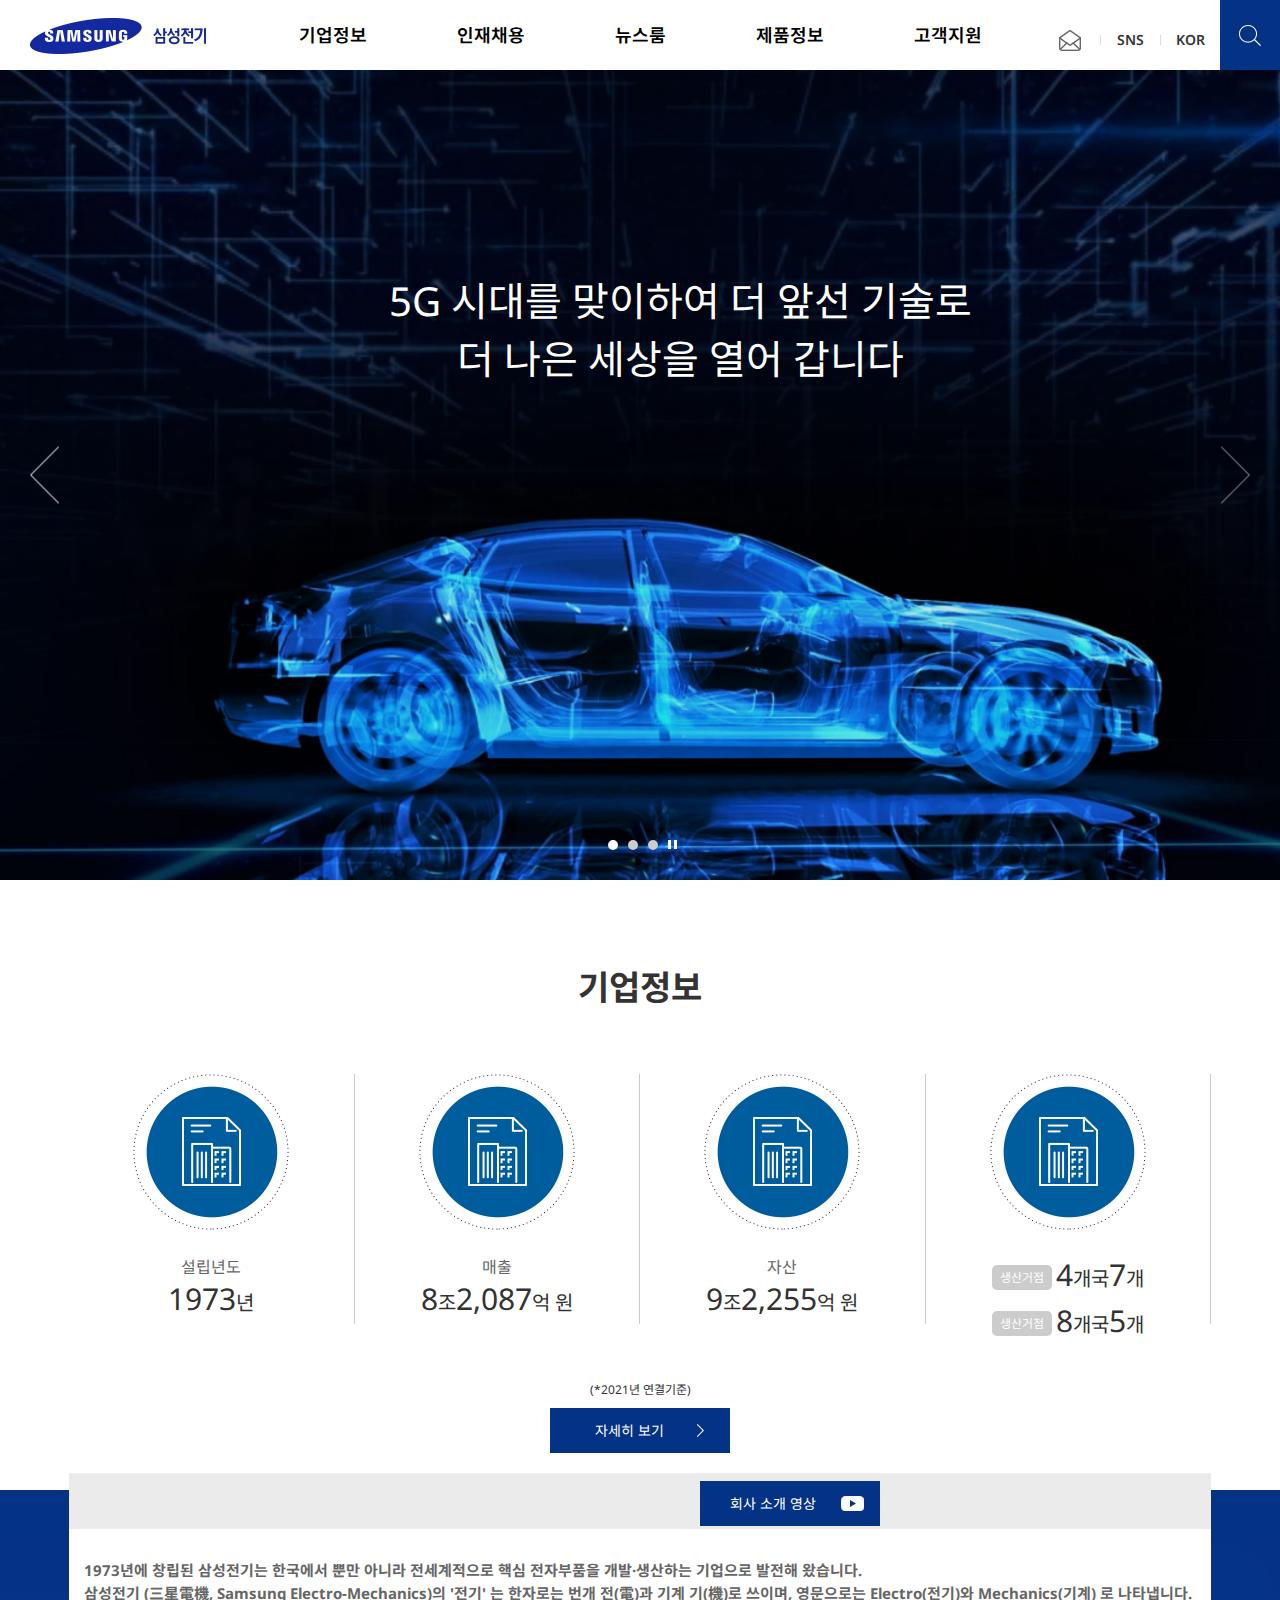
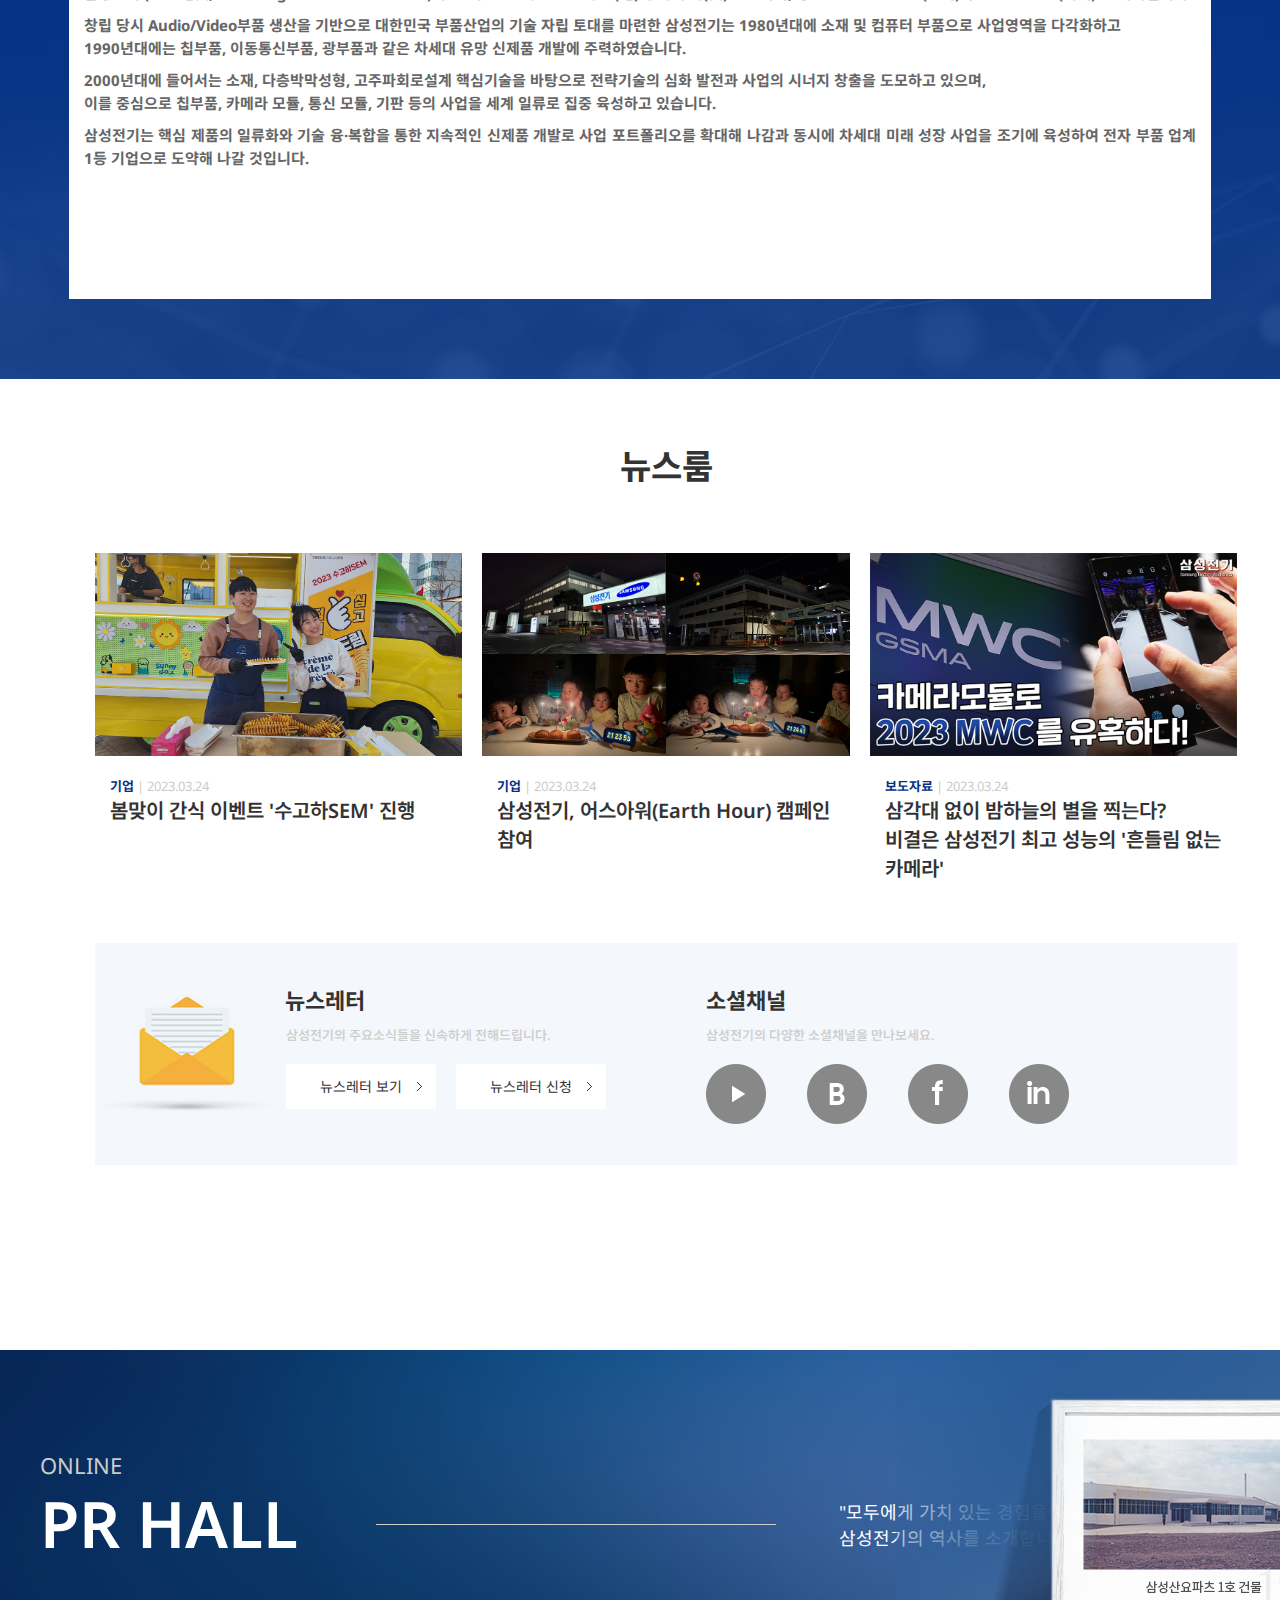
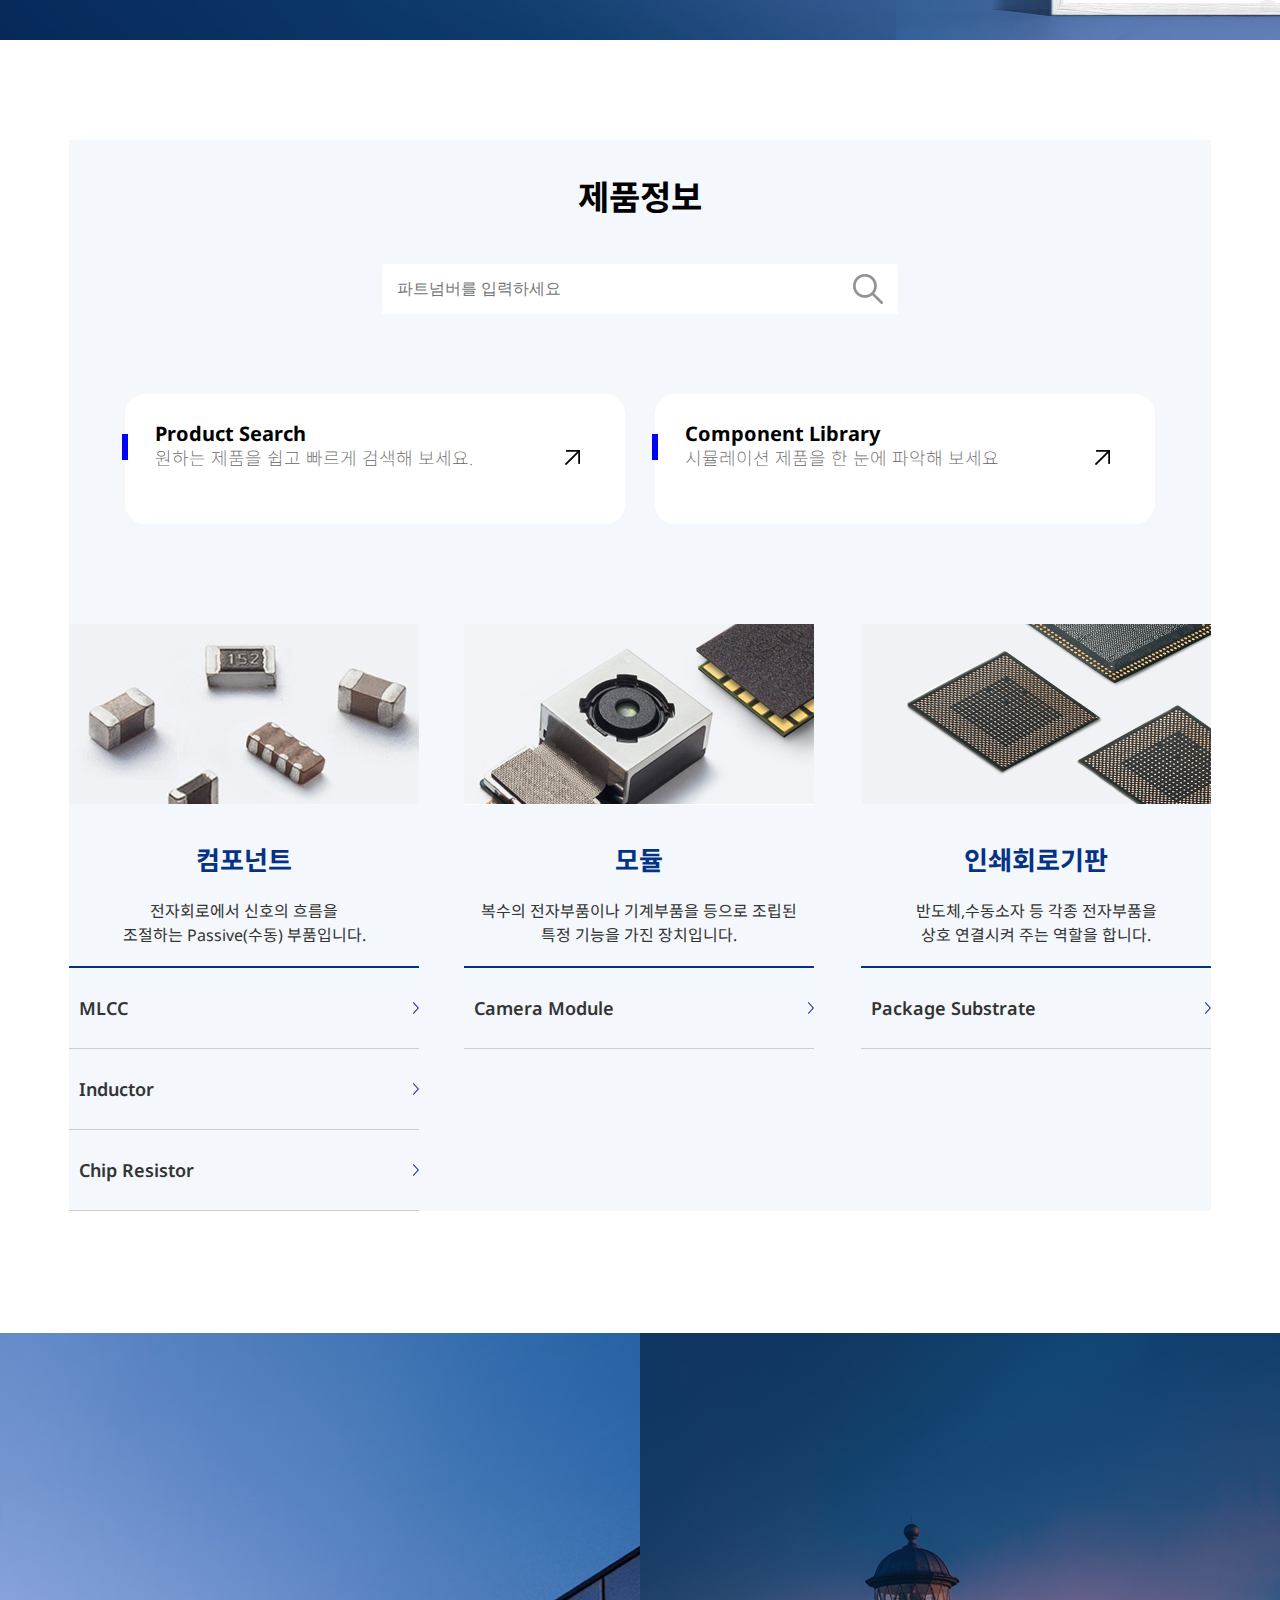
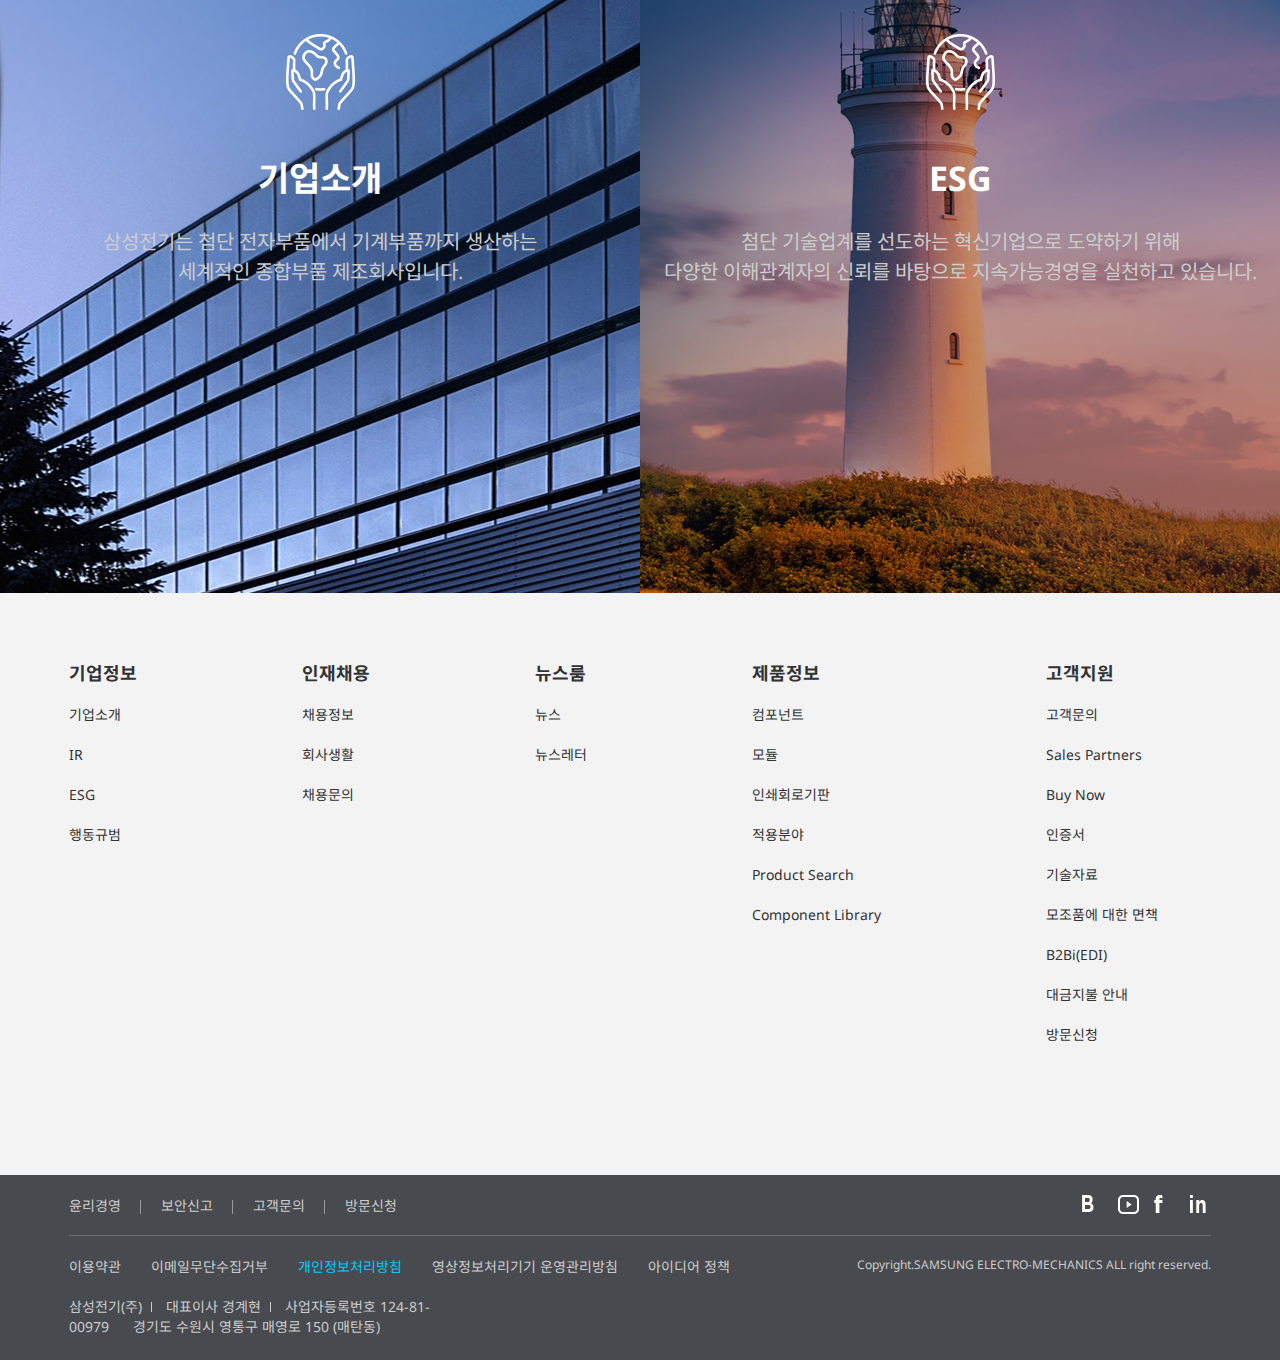
==== index.html @ 4759a663 "first commit" ====
<!DOCTYPE html>
<html lang="en">
<head>
  <meta charset="UTF-8">
  <meta http-equiv="X-UA-Compatible" content="IE=edge">
  <meta name="viewport" content="width=device-width, initial-scale=1.0">
  <title>삼성전기</title>
  <link rel="stylesheet" href="css/import.css" />
  <link rel="stylesheet" href="css/main.css">
  <script defer src="js/main.js"></script>
</head>
<body>
<!-- 본문바로가기 -->
<div id="skipNavi"><a href="#container">본문바로가기</a></div>
<!-- //본문바로가기 -->

<hr/>
<!-- wrap -->
<div id="wrap">
<!-- header -->
<div id="header">

</div>
<!-- //header -->
 <!-- 배너는 container에 포함시키지 않고 따로도 가능 -->
 <hr/>
<!-- main_visure -->
<div class="main_visual">
<h2 class="blind">메인 배너</h2>
 <ul class="slide_wrap">
  <li class="slide active">
    <video muted autoplay loop poster="images/main_video_thum1.jpg">
      <source src="video/main_video1.mp4" type="video/mp4">
    </video>
    <p>5G 시대를 맞이하여 더 앞선 기술로 <br/> 더 나은 세상을 열어 갑니다</p>
  </li>

  <li class="slide">
    <video muted autoplay loop poster="images/main_video_thum2.jpg">
      <source src="video/main_video2.mp4" type="video/mp4">
    </video>
    <p>최첨단 스마트폰과 다양한 디바이스를 위한 <br/> 최적의 솔루션으로 더 나은 내일을 만들고 있습니다</p>
  </li>

  <li class="slide">
    <video muted autoplay loop poster="images/main_video_thum3.jpg">
      <source src="video/main_video3.mp4" type="video/mp4">
    </video>
    <p>4차 산업혁명을 현실로 만드는 <br/>첨단 융복합 기술을 이끌어 가고 있습니다</p>
  </li>
 </ul>

 <div class="slide_arr">
  <a href="#" class="btn_prev">이전슬라이드</a>
  <a href="#" class="btn_next">다음슬라이드</a>
 </div>

 <div class="slide_roll">
  <ul>
    <li class="on"><a href="#">1번 슬라이드로 이동</a></li>
    <li><a href="#">2번 슬라이드로 이동</a></li>
    <li><a href="#">3번 슬라이드로 이동</a></li>
  </ul>
  <a href="#" class="btn_play">재생/멈춤</a>
 </div>
</div>
<!-- //main_visure -->
<hr/>

<!-- container -->
<div id="container">
<!-- content1 -->
<div class="content1">
<h2>기업정보</h2>
<ul>
  <li>
    <dl>
      <dt>설립년도</dt>
      <dd><span>1973</span>년</dd>
    </dl>
  </li>

  <li>
    <dl>
      <dt>매출</dt>
      <dd><span>8</span>조<span>2,087</span>억 원</dd>
    </dl>
  </li>

  <li>
    <dl>
      <dt>자산</dt>
      <dd><span>9</span>조<span>2,255</span>억 원</dd>
    </dl>
  </li>

  <li>
    <dl>
      <dt>생산거점</dt>
      <dd><span>4</span>개국<span>7</span>개</dd>
      <dt>생산거점</dt>
      <dd><span>8</span>개국<span>5</span>개</dd>
    </dl>
  </li>
</ul>

<p>(*2021년 연결기준)</p>
<div><a href="#">자세히 보기</a></div>
<div><a href="#">회사 소개 영상</a></div>
  <div class="con_txt">
  <p>1973년에 창립된 삼성전기는 한국에서 뿐만 아니라 전세계적으로 핵심 전자부품을 개발·생산하는 기업으로 발전해 왔습니다.</br>
    삼성전기 (三星電機, Samsung Electro-Mechanics)의 '전기' 는 한자로는 번개 전(電)과 기계 기(機)로 쓰이며, 영문으로는 Electro(전기)와 Mechanics(기계) 로 나타냅니다.</p>
  <p>창립 당시 Audio/Video부품 생산을 기반으로 대한민국 부품산업의 기술 자립 토대를 마련한 삼성전기는 1980년대에 소재 및 컴퓨터 부품으로 사업영역을 다각화하고 </br>1990년대에는 칩부품, 이동통신부품, 광부품과 같은 차세대 유망 신제품 개발에 주력하였습니다.</p>
  <p>2000년대에 들어서는 소재, 다층박막성형, 고주파회로설계 핵심기술을 바탕으로 전략기술의 심화 발전과 사업의 시너지 창출을 도모하고 있으며, </br>이를 중심으로 칩부품, 카메라 모듈, 통신 모듈, 기판 등의 사업을 세계 일류로 집중 육성하고 있습니다.</p>
  <p>삼성전기는 핵심 제품의 일류화와 기술 융·복합을 통한 지속적인 신제품 개발로 사업 포트폴리오를 확대해 나감과 동시에 차세대 미래 성장 사업을 조기에 육성하여 전자 부품 업계 1등 기업으로 도약해 나갈 것입니다.</p>
</div>
</div>
<!-- //content1 -->
<hr/>

<!-- content2 -->
<div class="content2">
<h2>뉴스룸</h2>
<ul>
  <li>
    <a href="#">
      <div class="img_area">
        <img src="images/news2.jfif" alt="봄맞이 간식">
      </div>
      <div class="text_area">
        <div class="top_text">
          <p>기업<span>| 2023.03.24</span></p>  
        </div>
          <p>봄맞이 간식 이벤트 '수고하SEM' 진행</p>
      </div>
    </a>
    </li>
    <li>
      <a href="#">
        <div class="img_area">
          <img src="images/news1.png" alt="삼성전기로고">
        </div>
        <div class="text_area">
          <div class="top_text">
            <p>기업<span>| 2023.03.24</span></p>  
          </div>
            <p>삼성전기, 어스아워(Earth Hour) 캠페인 참여</p>
        </div>
      </a>
      </li>
      <li>
        <a href="#">
          <div class="img_area">
            <img src="images/news3.png" alt="삼성전기로고">
          </div>
          <div class="text_area">
            <div class="top_text">
              <p>보도자료<span>| 2023.03.24</span></p>  
            </div>
              <p>삼각대 없이 밤하늘의 별을 찍는다?
                 비결은 삼성전기 최고 성능의 '흔들림 없는 카메라' 
              </p>
          </div>
        </a>
        </li>
</ul>
<div class="social_menu">
<div class="newsletter">
  <h3>뉴스레터</h3>
  <p>삼성전기의 주요소식들을 신속하게 전해드립니다.</p>
  <ul>
    <li><a href="#">뉴스레터 보기</a></li>
    <li><a href="#">뉴스레터 신청</a></li>
  </ul>
</div>
<div class="social">
  <h3>소셜채널</h3>
  <p>삼성전기의 다양한 소셜채널을 만나보세요.</p>
  <ul>
    <li><a href="#">유튜브</a></li>
    <li><a href="#">블로그</a></li>
    <li><a href="#">페이스북</a></li>
    <li><a href="#">링크드인</a></li>
  </ul>
</div>
</div>
</div>
<!-- //content2 -->
<hr/>
<!-- onlinepl -->
<div class="onlinepl">
  <a href="#" title="새 창으로 바로가기">
    <div class="txt">
      <span>ONLINE</span>
      <div class="txt_inner">
        <span>PR HALL</span>
        <p>"모두에게 가치 있는 경험을 제공하기 위해 노력해온"</br>
            삼성전기의 역사를 소개합니다.</p>
      </div>
    </div>
    <div class="bg">삼성산요파츠 1호 건물</div>  
  </a>
</div>
<!-- //onlinepl -->
<!-- content3 -->
<div class="content3">
<h2>제품정보</h2>
<div class="product">
<label for="search" class="blind">제품정보검색</label>
<input type="search" name="srch" placeholder="파트넘버를 입력하세요">
<button type="button">검색</button>
</div>
<div class="product_box">
<dl>
  <dt>Product Search</dt>
  <dd>원하는 제품을 쉽고 빠르게 검색해 보세요.</dd>
</dl>
<dl>
  <dt>Component Library</dt>
  <dd>시뮬레이션 제품을 한 눈에 파악해 보세요</dd>
</dl>
</div>
<div class="product_info">
<div>
  <h3>컴포넌트</h3>
  <p>전자회로에서 신호의 흐름을<br/>조절하는 Passive(수동) 부품입니다.</p>
  <ul>
    <li><a href="#">MLCC</a></li>
    <li><a href="#">Inductor</a></li>
    <li><a href="#">Chip Resistor</a></li>
  </ul>
</div>
<div>
  <h3>모듈</h3>
  <p>복수의 전자부품이나 기계부품을 등으로 조립된<br/>특정 기능을 가진 장치입니다.</p>
  <ul>
    <li><a href="#">Camera Module</a></li>
  </ul>
</div>

<div>
  <h3>인쇄회로기판</h3>
  <p>반도체,수동소자 등 각종 전자부품을<br/>상호 연결시켜 주는 역할을 합니다.</p>
  <ul>
    <li><a href="#">Package Substrate</a></li>
  </ul>
</div>
</div> 
</div>
<!-- //content3 -->
<hr/>
<div class="content4">
  <div class="company_info">
    <a class="company_wrap">
      <div class="company_bg"></div>
      <div class="company_inner">
        <dl>
          <dt>기업소개</dt>
          <dd>삼성전기는 첨단 전자부품에서 기계부품까지 생산하는</br>
              세계적인 종합부품 제조회사입니다.</dd>
        </dl>
      </div>
    </a>
    <a class="company_wrap">
      <div class="company_bg"></div>
      <div class="company_inner">
        <dl>
          <dt>ESG</dt>
          <dd>첨단 기술업계를 선도하는 혁신기업으로 도약하기 위해</br>
              다양한 이해관계자의 신뢰를 바탕으로 지속가능경영을 실천하고 있습니다.</dd>
        </dl>
      </div>    
    </a>
  </div>
</div>
</div>
<!-- //container -->
<hr/>

<!-- sitemap -->
<div class="sitemap">
<ul>
  <li><a href="#">기업정보</a>
  <ul>
    <li><a href="#">기업소개</a></li>
    <li><a href="#">IR</a></li>
    <li><a href="#">ESG</a></li>
    <li><a href="#">행동규범</a></li>
  </ul>
  </li>
  
  <li><a href="#">인재채용</a>
  <ul>
    <li><a href="#">채용정보</a></li>
    <li><a href="#">회사생활</a></li>
    <li><a href="#">채용문의</a></li>
  </ul>
</li>
  <li><a href="#">뉴스룸</a>
  <ul>
    <li><a href="#">뉴스</a></li>
    <li><a href="#">뉴스레터</a></li>
  </ul>
</li>
  <li><a href="#">제품정보</a>
  <ul>
    <li><a href="#">컴포넌트</a></li>
    <li><a href="#">모듈</a></li>
    <li><a href="#">인쇄회로기판</a></li>
    <li><a href="#">적용분야</a></li>
    <li><a href="#">Product Search</a></li>
    <li><a href="#">Component Library</a></li>
  </ul>
</li>
  <li><a href="#">고객지원</a>
  <ul>
    <li><a href="#">고객문의</a></li>
    <li><a href="#">Sales Partners</a></li>
    <li><a href="#">Buy Now</a></li>
    <li><a href="#">인증서</a></li>
    <li><a href="#">기술자료</a></li>
    <li><a href="#">모조품에 대한 면책</a></li>
    <li><a href="#">B2Bi(EDI)</a></li>
    <li><a href="#">대금지불 안내</a></li>
    <li><a href="#">방문신청</a></li>
  </ul>
</li>
</ul>
</div>
<!-- //sitemap -->
<hr/>

<!-- footer -->
<div id="footer">

</div>
<!-- //footer -->
</div>
<!-- //wrap -->
<script>
// AJAX의 최신 Fetch API 사용해서
// HTML 문서안에서 다른 html문서 불러오기
// 자바스크립트 비동기 방식으로 async await
async function fetchHtmlAsText(url) {
  const response = await fetch(url);
  return await response.text();
}

async function importPage(target) {
  document.querySelector('#' + target).innerHTML = await fetchHtmlAsText(target + '.html');
}
importPage('header');
importPage('footer');
</script>
</body>
</html>
---- css/import.css ----
/* import.css */
@import url(reset.css);
@import url(layout.css);
@import url(header.css);
@import url(footer.css);
---- css/main.css ----
@import url(reset.css);
/* main.css */

/* header */

/* main visual */
ul.slide_wrap{position: relative;width: 100%;min-width: 1360px;height: 810px;}
li.slide{opacity: 0;z-index: 1;position: absolute;left: 0;top: 0;width: 100%;height: 100%;}
li.slide.active{opacity: 1;z-index: 3;}
li.slide>video{width: 100%;height: 100%;object-fit: cover;}
li.slide>p{position: absolute;left: 50%;top: 200px;transform: translateX(-50%);
  font-size: 40px;color: #fff;text-align: center;}

.slide_arr>a{z-index: 10; position: absolute;top: 50%;transform: translateY(-50%);width: 30px;height: 57px;
background: url(../images/slide_arr_btn.png)no-repeat 0 0;text-indent: -9999px;overflow: hidden;}
a.btn_prev{left: 30px;}
a.btn_next{right: 30px;background-position: -30px 0;}

.slide_roll{z-index: 10;position: absolute;left: 50%;transform: translateX(-50%);bottom: 30px;}
.slide_roll>ul{float: left;}
.slide_roll>ul>li{float: left;padding: 0 5px;}
.slide_roll>ul>li>a{display: block;width: 10px;height: 10px;border-radius: 50%;background: #ccc;
  text-indent: -9999px;overflow: hidden;}
.slide_roll>ul>li.on>a{background: #fff;}
.slide_roll>a.btn_play{float: left;width: 9px;height: 9px; margin-left: 5px;
  background: url(../images/slide_btn1.png) no-repeat 0 0;text-indent: -9999px;overflow: hidden;}
.slide_roll>a.btn_play.on{background-position: -9px 0;}

/* container */
#container{background: url(../images/bg_newsroom.jpg) no-repeat 50% 610px;}

/* content1 */
.content1>h2{margin-bottom: 70px; font-size: 34px;font-weight: bold;text-align: center;line-height: 1;}
.content1>ul{position: relative; display: flex;flex-direction: row;text-align: center;justify-content: center;margin-bottom: 48px;}
.content1>ul>li{flex: 1; border-right: 1px solid #ccc;height: 250px;}

.content1>ul>li>dl{display: flex;flex-direction: column;}
.content1>ul>li>dl:first-of-type{display: inline-block;background: url(../images/overview_info_list_ico.png)no-repeat 0 0;width: 156px;height: 156px;
  padding-top: 180px;}
.content1>ul>li>dl>dt{ font-size: 16px;font-weight: 400;color: #666;}
.content1>ul>li>dl>dd{display: inline-block; font-size: 20px;}
.content1>ul>li>dl>dd>span{font-size: 30px;}
.content1>ul>li:last-child>dl>dt{vertical-align: middle;margin-bottom: 10px;}


.content1>ul>li:last-child>dl>dt{display: inline-block;font-size: 12px;background: #ccc;
  width: 60px;height: 25px;border-radius: 5px;line-height: 25px;color: #fff;text-align: center;}

/* 기업소개 */
.content1>p{text-align: center;line-height: 3;font-size: 12px;}

.content1>div:first-of-type>a{display: block;width: 180px;height: 45px;margin: 0 auto;
  background: #043285 url(../images/icon_btn_arrow_w.png)no-repeat 85% 50%;
  color: #fff;line-height: 45px;text-indent: 45px;}
.content1>div:nth-of-type(2){background-color: #ebebeb;padding: 8px 10px;margin-top: 20px; height: 40px;}
.content1>div:nth-of-type(2)>a{display: block; width: 180px;height: 45px;position: absolute; right: 400px;
  background: #043285 url(../images/youtube_btn_ico.png)no-repeat 90% 50%;
  color: #fff;line-height: 45px;text-indent: 30px;}

.content1>.con_txt{display: flex;flex-direction: column;justify-content: center; padding: 30px 15px;
  text-align: justify;line-height: 1.5;font-size: 15px;color: #666;font-weight: bold;margin-bottom: 10px;}
.content1>.con_txt>p{ margin-bottom: 10px;}

/* content2 */

.content2>h2{font-size: 34px;font-weight: bold;text-align: center;line-height: 1;margin-bottom: 70px;}
.content2>ul{display: flex;flex-direction: row;text-align: center;padding-bottom: 50px;}
.content2>ul>li{width: 370px;height: 340px;transition: all 0.3s ease-out;}
.content2>ul>li:nth-child(2){margin-left: 20px;margin-right: 20px;}
.content2>ul>li>a{display: block;display: flex;flex-direction: column;text-align: left;
  font-size: 18px;color: #333;font-weight: 600;}
.img_area{position: relative;width: 100%;height: 203px;}
.img_area>img{width: 100%;min-width: 100%;height: 100%;vertical-align: top;}
.text_area{padding: 20px 15px;box-sizing: border-box;}
.text_area>p{font-size: 20px;height: 58px; word-wrap: break-word;word-break: keep-all;}
.top_text>p{font-size: 13px;font-weight: bold; color: #043285;}
.top_text>p>span{color: #ccc;margin-left: 3px;font-weight: 400;}
.content2>ul>li>span{display: block;font-size: 16px;color: #333;}  
.content2>ul>li:hover{ border-bottom: 3px solid #043285;box-sizing: border-box;
  box-shadow: 1px 1px 20px rgba(90, 90, 110,.5)}

.content2>.social_menu{display: flex;flex-direction: row;justify-content: space-between;}
.content2>.social_menu>.newsletter{width: 540px;padding: 40px;
  background: #f4f7fb url(../images/bg_newsletter.jpg)no-repeat 0 50%;}

.content2>.social_menu>.newsletter>h3{font-size: 22px;font-weight: bold;text-align: left;padding-left: 150px;margin-bottom: 10px;}
.content2>.social_menu>.newsletter>p{ font-size: 13px;color: #ccc;font-weight: 500;text-align: center;margin-bottom: 20px;padding-left: 75px;}

.newsletter>ul{display: flex;flex-direction: row;justify-content: right;}
.newsletter>ul>li{margin-right: 20px;}
.newsletter>ul>li:last-child{margin: none;}
.newsletter>ul>li>a{display: block;width: 150px;height: 45px;text-align: center;line-height: 45px;
  background: #fff url(../images/btn_arrow_ico_g.png) no-repeat 90% 50%;}

.content2>.social_menu>.social{width: 540px;padding: 40px; background: #f4f7fb}
.social>h3{font-size: 22px;font-weight: bold;text-align: left;;margin-bottom: 10px;}
.social>p{font-size: 13px;color: #ccc;font-weight: 500;text-align: left;margin-bottom: 20px;}
.social>ul{width: 100%;}
.social>ul{display: flex;flex-direction: row;}
.social>ul>li{margin-right: 40px;}
.social>ul>li>a{display: block;width: 61px;height: 61px;
  background: url(../images/icon_social.png)no-repeat 0 0;text-indent: -9999px;overflow: hidden;}
.social>ul>li:first-child>a{background-position-x: 0;}
.social>ul>li:nth-child(2)>a{background-position-x: -62px;}
.social>ul>li:nth-child(3)>a{background-position-x: -124px;}
.social>ul>li:nth-child(4)>a{background-position-x: -186px;}
.social>ul>li>a:hover{background-position-y: -62px;}


/* onlinepl */
.onlinepl>a{position: relative; display: block;width: 100%;height: 100%;box-sizing: border-box; font-size: 14px;color: #ccc; padding-top: 100px;}
.txt{position: relative;width: 100%;max-width: 1200px; margin: 0 auto;}
.txt>span:first-child{font-size: 22px;}
.txt_inner{display: flex;flex-direction: row;justify-content: space-between;align-items: center;}
.txt_inner>span{font-size: 64px;font-weight: 600;color: #fff;}
.txt_inner>p{font-size: 18px;color: #fff;}
.txt_inner>p::after{content: "";display: block;width: 400px;height: 1px;border-bottom: 1px solid #ccc;
  position: absolute;top: 62%;left: 28%;}
  /* .onlinepl>a>.bg{display: block;background: url(../images/img_prhall.png)no-repeat 50% 0;width: 30%;height: 100%;
  position: absolute;right: 0;top: 0;
  text-indent: -9999px;overflow: hidden;}   */
  .onlinepl>a>.bg{display: block; background: url(../images/img_prhall.png)no-repeat 50% 0;width: 30%;height: 100%;
  position: absolute;right: 0;top: 0; overflow: hidden;text-indent: -9999px;}

/* content3 */
.content3>h2{margin-bottom: 50px;padding-top: 40px; font-size: 34px;color: #000; font-weight: bold;text-align: center;line-height: 1;}
.content3>.product{display: flex;flex-direction: row;justify-content: center;}

.product>input{width: 40%;height: 50px;box-sizing: border-box;padding: 15px;font-size: 16px; border: none;;background-color: #fff;}
.product>button{width: 60px;height: 50px;border: none;box-sizing: border-box;
  overflow: hidden;text-indent: -9999px;background: #fff url(../images/ico_search.png)no-repeat 50% 50%;}

.product_box{margin-top: 80px; display: flex;flex-direction: row;justify-content: center;}
.product_box>dl{position: relative; background-color: #fff;width: 500px;height: 130px;border-radius: 20px;
  padding: 30px 0 0 30px;text-align: left;box-sizing: border-box;}
.product_box>dl:after{content: "";border: 3px solid blue;height: 20px; position: absolute;left: -3px;top: 40px;}
.product_box>dl:last-of-type{margin-left: 30px;}

.product_box>dl>dt{font-size: 20px;color: #000;font-weight: bold;line-height: 1;}
.product_box>dl>dd{font-size: 18px;color: #666;font-weight: 200;
  background: url(../images/ico_outlink.png)no-repeat 90% 50%;}

.content3>.product_info{margin-top: 100px;} 
.content3>.product_info>div{width: 350px;padding-top: 216px;}

.content3>.product_info>div:first-of-type{margin-right: 45px; float: left;background: url(../images/bg_product_01.jpg)no-repeat 0 0;}
.content3>.product_info>div:nth-of-type(2){float: left;background: url(../images/bg_product_02.jpg)no-repeat 0 0;}
.content3>.product_info>div:last-of-type{float: right;background: url(../images/bg_product_03.jpg)no-repeat 0 0;}

.content3>.product_info>div>h3{font-size: 26px;color: #043285;font-weight: bold;text-align: center;}
.content3>.product_info>div>p{padding: 20px 0;font-size: 16px;text-align: center;}
.content3>.product_info>div>ul{border-top: 2px solid #043285;}
.content3>.product_info>div>ul>li{border-bottom: 1px solid#ccc;
  background: url(../images/icon_btn_arrow_b.png)no-repeat 100% 50%;line-height: 80px;}
.content3>.product_info>div>ul>li>a{display: block;color: #333;font-size: 18px;font-weight: 600;padding-left: 10px;} 


/* content4 */
.content4>.company_info{ display: flex;flex-direction: row;justify-content: center;align-items: center;width: 100%;height: 860px;overflow: hidden;}
.company_info>a{position: relative; width: 100%;height: 860px;}
.company_info>a:hover>.company_bg{transform: scale(1.1); filter: grayscale(0.4);}
.company_bg{display: block;background: url(../images/img_company01.jpg)no-repeat;
  width: 100%;height: 100%;object-fit: cover;
  position: absolute;left: 0;top: 0;; transition: all .5s linear;}
.company_wrap:nth-of-type(2)>.company_bg{display: block;background: url(../images/img_company02.jpg)no-repeat 0 0;
  width: 100%;height: 100%;position: absolute;left: 0;top: 0;}

.company_inner{width: 100%;position: absolute;top: 35%;text-align: center;}
.company_inner>dl{display: flex;flex-direction: column;}
.company_inner>dl>dt{font-size: 34px;font-weight: bold;color: #fff;padding-top: 110px;line-height: 2;}
.company_inner>dl>dd{font-size: 20px;color: #ccc;line-height: 1.5;margin-top: 15px;}  

.company_inner:first-of-type>dl>dt{background: url(../images/ico_company01.png)no-repeat 50% 0;}
.company_inner:last-of-type>dl>dt{background: url(../images/ico_company02.png)no-repeat 50% 0;}

/* sitemap */
.sitemap>ul{width: 1142px;margin: 0 auto;padding: 60px 0 120px;}
.sitemap>ul::after{content: "";display: block;clear: both;}
.sitemap>ul>li{float: left;margin-right: 165px;line-height: 40px;}
.sitemap>ul>li:last-child{margin-right: 0;}
.sitemap>ul>li>a{color: #333;font-size: 18px;font-weight: bold;}
.sitemap>ul>li>ul>li>a:hover{font-weight: bold;}

/* footer */
/* footer_inner */
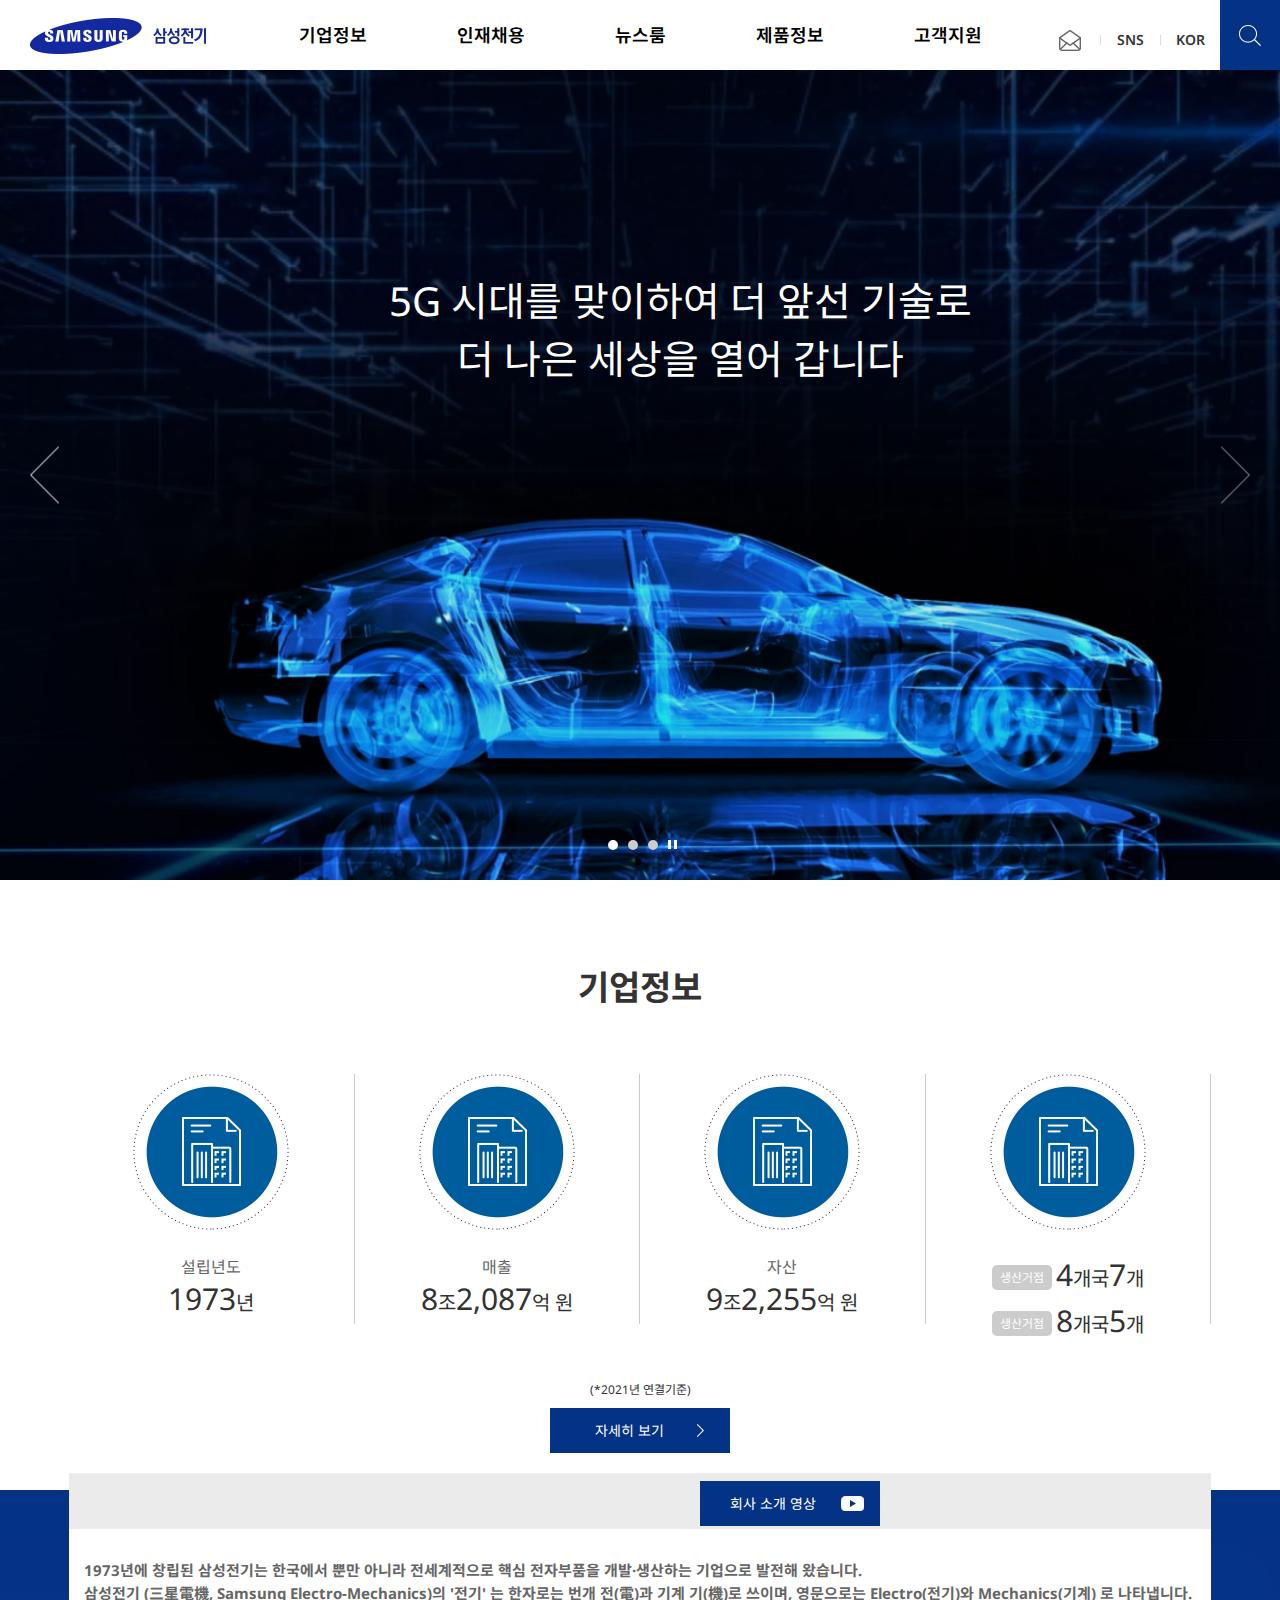
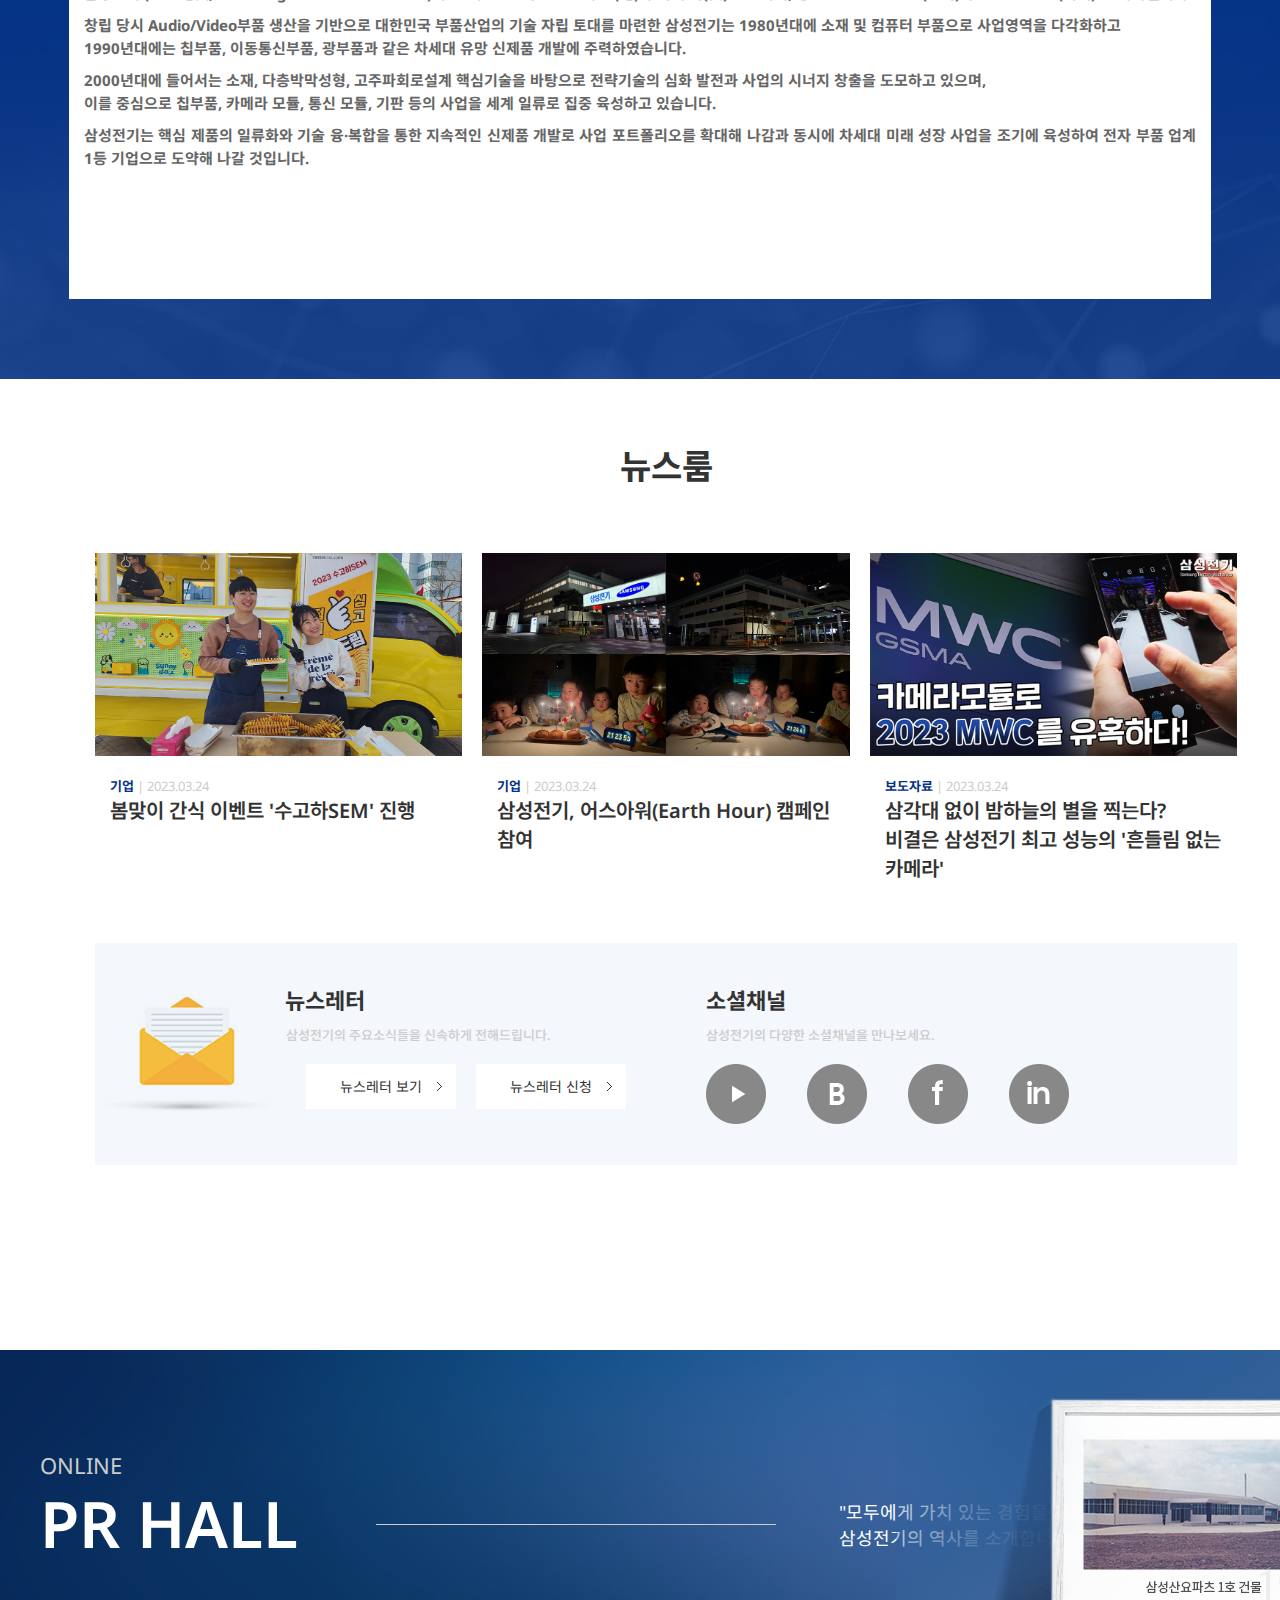
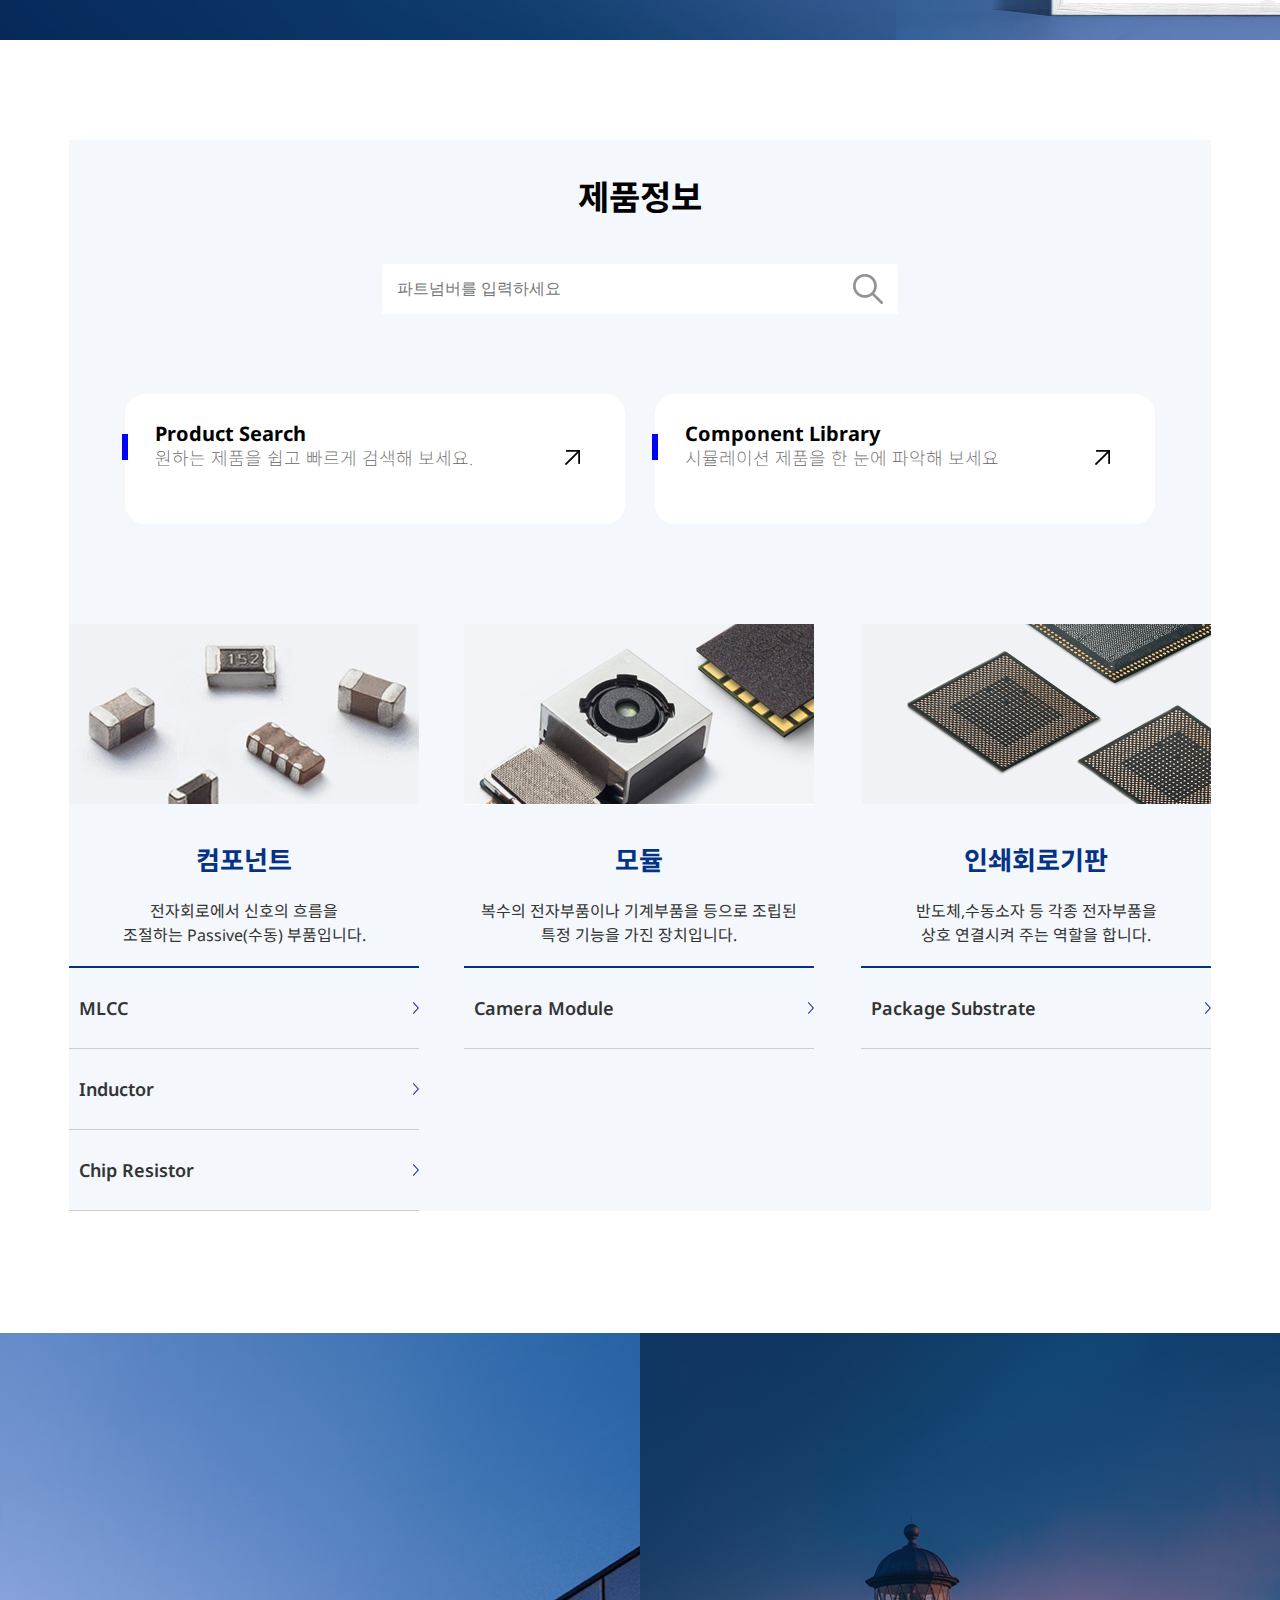
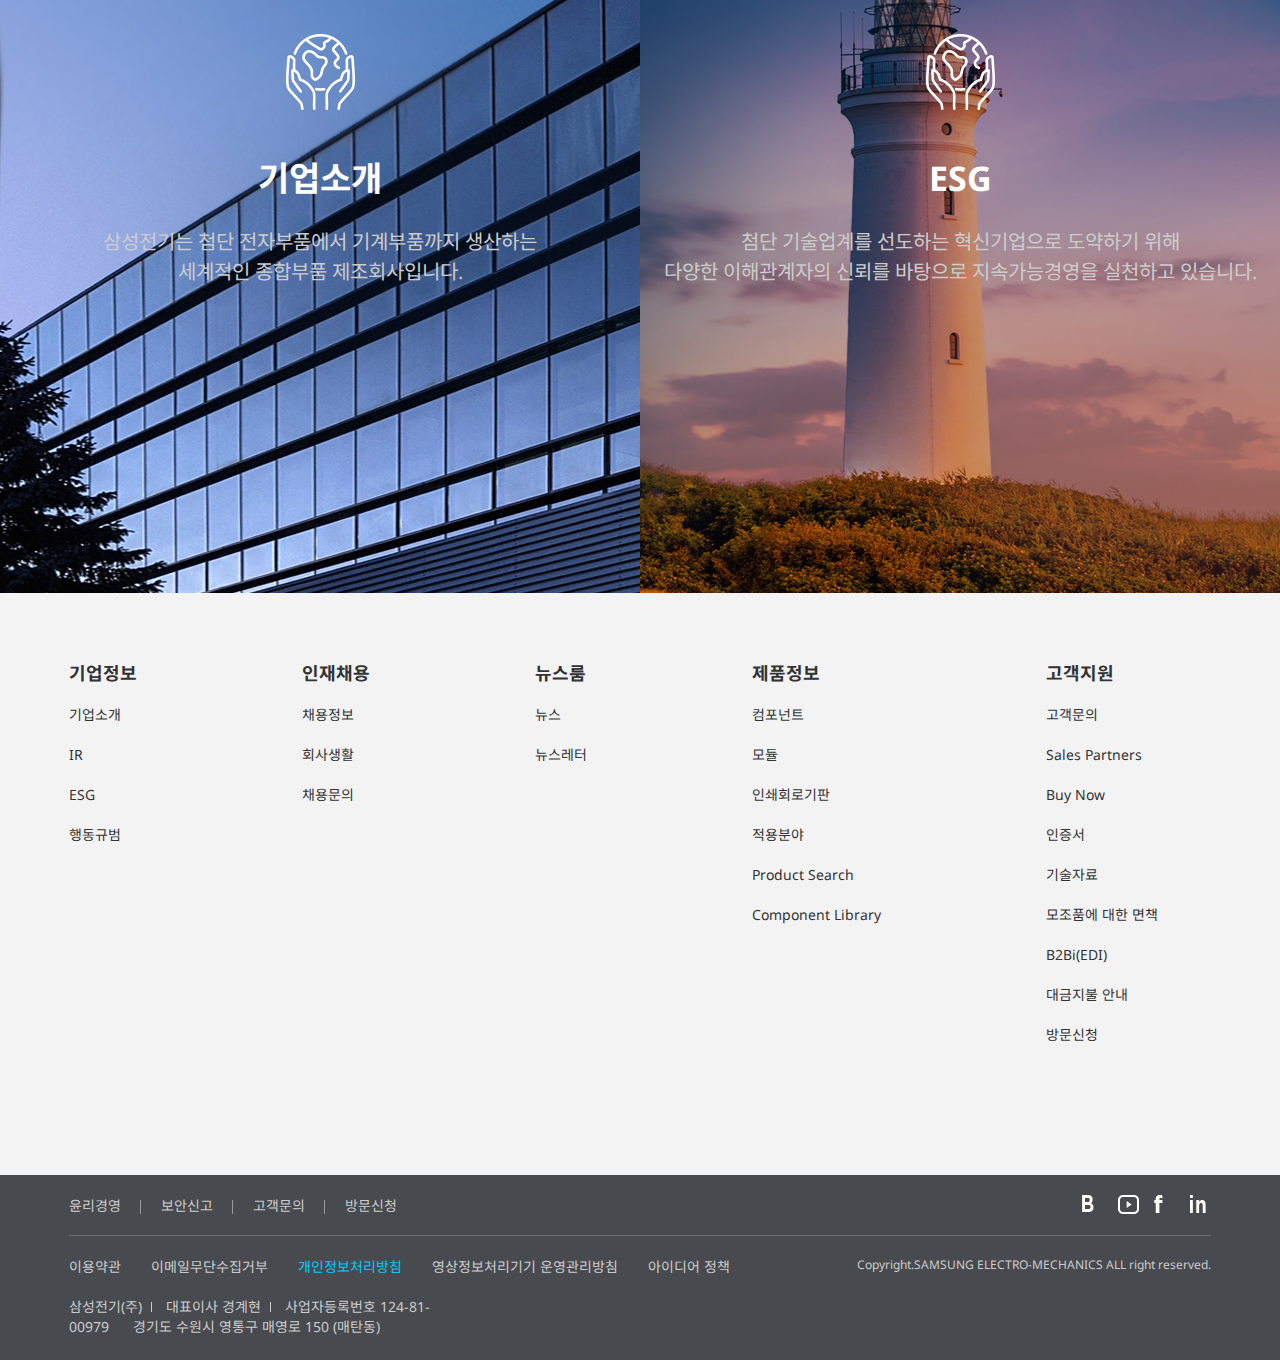
==== commit 7ee4720a: "first commit" ====
--- a/index.html
+++ b/index.html
@@ -5,7 +5,10 @@
   <meta http-equiv="X-UA-Compatible" content="IE=edge">
   <meta name="viewport" content="width=device-width, initial-scale=1.0">
   <title>삼성전기</title>
-  <link rel="stylesheet" href="css/import.css" />
+  <meta name="description" content="전자부품 제조회사 삼성전기">
+  <meta name="keywords" content="삼성전기, 삼성전기 정보, 삼성전기 뉴스, 삼성전기 제품">
+  <meta name="author" content="김승현">
+  <link rel="stylesheet" href="css/import.css">
   <link rel="stylesheet" href="css/main.css">
   <script defer src="js/main.js"></script>
 </head>
@@ -13,8 +16,6 @@
 <!-- 본문바로가기 -->
 <div id="skipNavi"><a href="#container">본문바로가기</a></div>
 <!-- //본문바로가기 -->
-
-<hr/>
 <!-- wrap -->
 <div id="wrap">
 <!-- header -->
@@ -22,8 +23,7 @@
 
 </div>
 <!-- //header -->
- <!-- 배너는 container에 포함시키지 않고 따로도 가능 -->
- <hr/>
+
 <!-- main_visure -->
 <div class="main_visual">
 <h2 class="blind">메인 배너</h2>
@@ -194,7 +194,7 @@
       <span>ONLINE</span>
       <div class="txt_inner">
         <span>PR HALL</span>
-        <p>"모두에게 가치 있는 경험을 제공하기 위해 노력해온"</br>
+        <p>"모두에게 가치 있는 경험을 제공하기 위해 노력해온"<br/>
             삼성전기의 역사를 소개합니다.</p>
       </div>
     </div>
@@ -206,7 +206,7 @@
 <div class="content3">
 <h2>제품정보</h2>
 <div class="product">
-<label for="search" class="blind">제품정보검색</label>
+<label id="search" class="blind">제품정보검색</label>
 <input type="search" name="srch" placeholder="파트넘버를 입력하세요">
 <button type="button">검색</button>
 </div>
@@ -256,7 +256,7 @@
       <div class="company_inner">
         <dl>
           <dt>기업소개</dt>
-          <dd>삼성전기는 첨단 전자부품에서 기계부품까지 생산하는</br>
+          <dd>삼성전기는 첨단 전자부품에서 기계부품까지 생산하는<br/>
               세계적인 종합부품 제조회사입니다.</dd>
         </dl>
       </div>
@@ -266,7 +266,7 @@
       <div class="company_inner">
         <dl>
           <dt>ESG</dt>
-          <dd>첨단 기술업계를 선도하는 혁신기업으로 도약하기 위해</br>
+          <dd>첨단 기술업계를 선도하는 혁신기업으로 도약하기 위해<br/>
               다양한 이해관계자의 신뢰를 바탕으로 지속가능경영을 실천하고 있습니다.</dd>
         </dl>
       </div>    
--- a/css/main.css
+++ b/css/main.css
@@ -84,11 +84,11 @@
   background: #f4f7fb url(../images/bg_newsletter.jpg)no-repeat 0 50%;}
 
 .content2>.social_menu>.newsletter>h3{font-size: 22px;font-weight: bold;text-align: left;padding-left: 150px;margin-bottom: 10px;}
-.content2>.social_menu>.newsletter>p{ font-size: 13px;color: #ccc;font-weight: 500;text-align: center;margin-bottom: 20px;padding-left: 75px;}
+.content2>.social_menu>.newsletter>p{font-size: 13px;color: #ccc;font-weight: 500;text-align: center;margin-bottom: 20px;padding-left: 75px;}
 
 .newsletter>ul{display: flex;flex-direction: row;justify-content: right;}
 .newsletter>ul>li{margin-right: 20px;}
-.newsletter>ul>li:last-child{margin: none;}
+.newsletter>ul>li:last-child{margin: 0;}
 .newsletter>ul>li>a{display: block;width: 150px;height: 45px;text-align: center;line-height: 45px;
   background: #fff url(../images/btn_arrow_ico_g.png) no-repeat 90% 50%;}
 
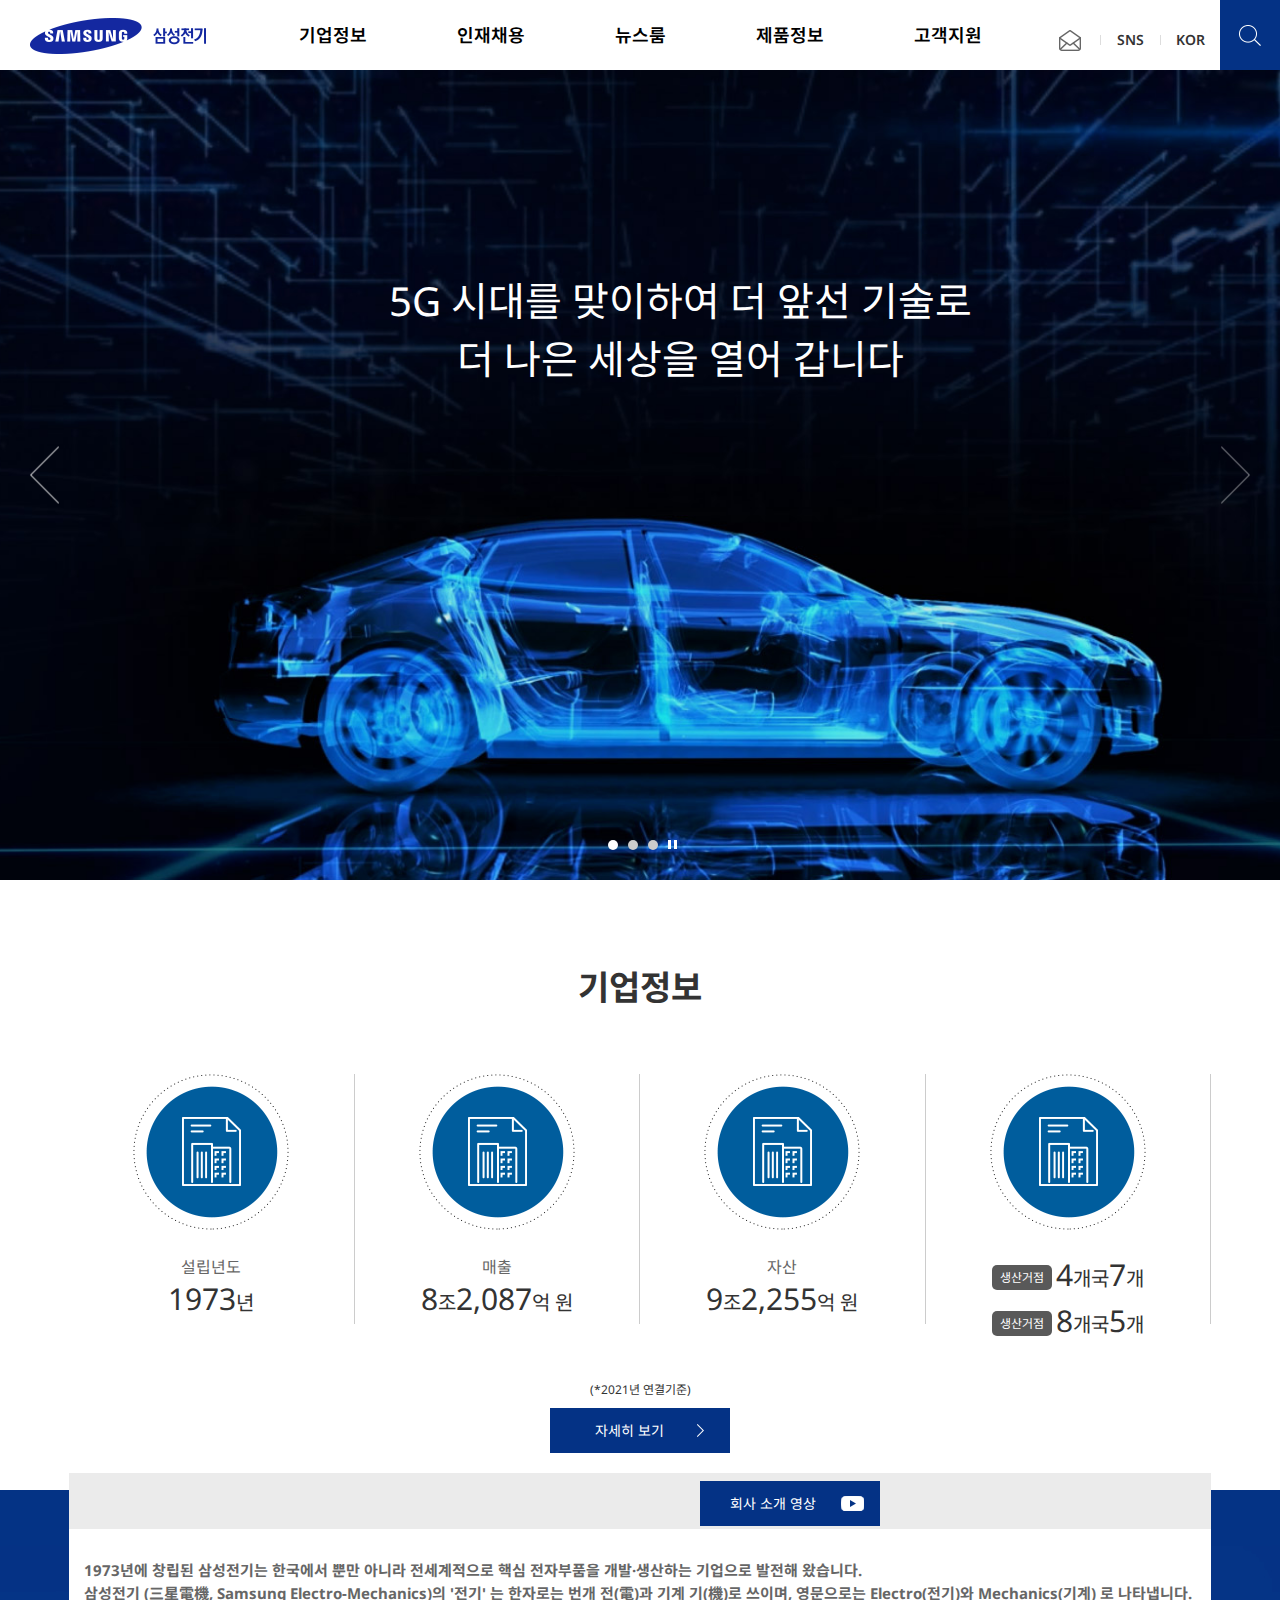
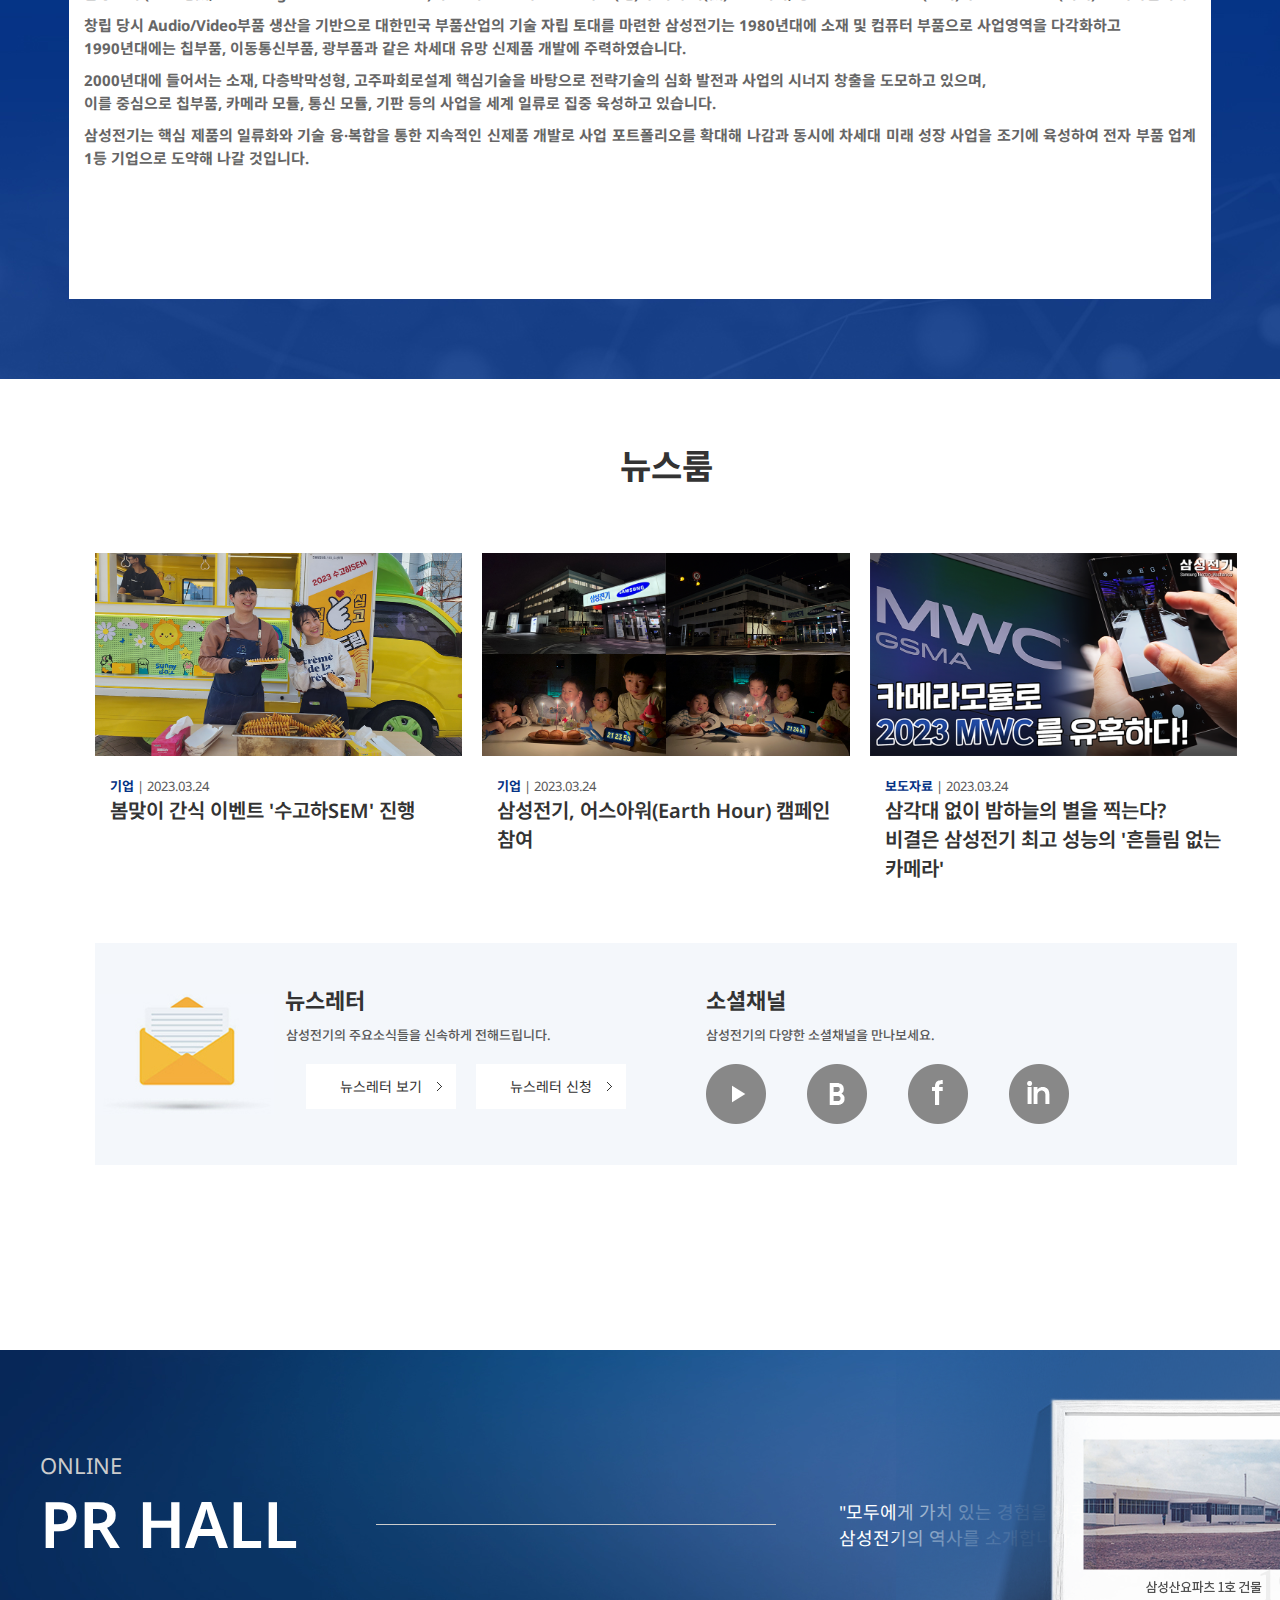
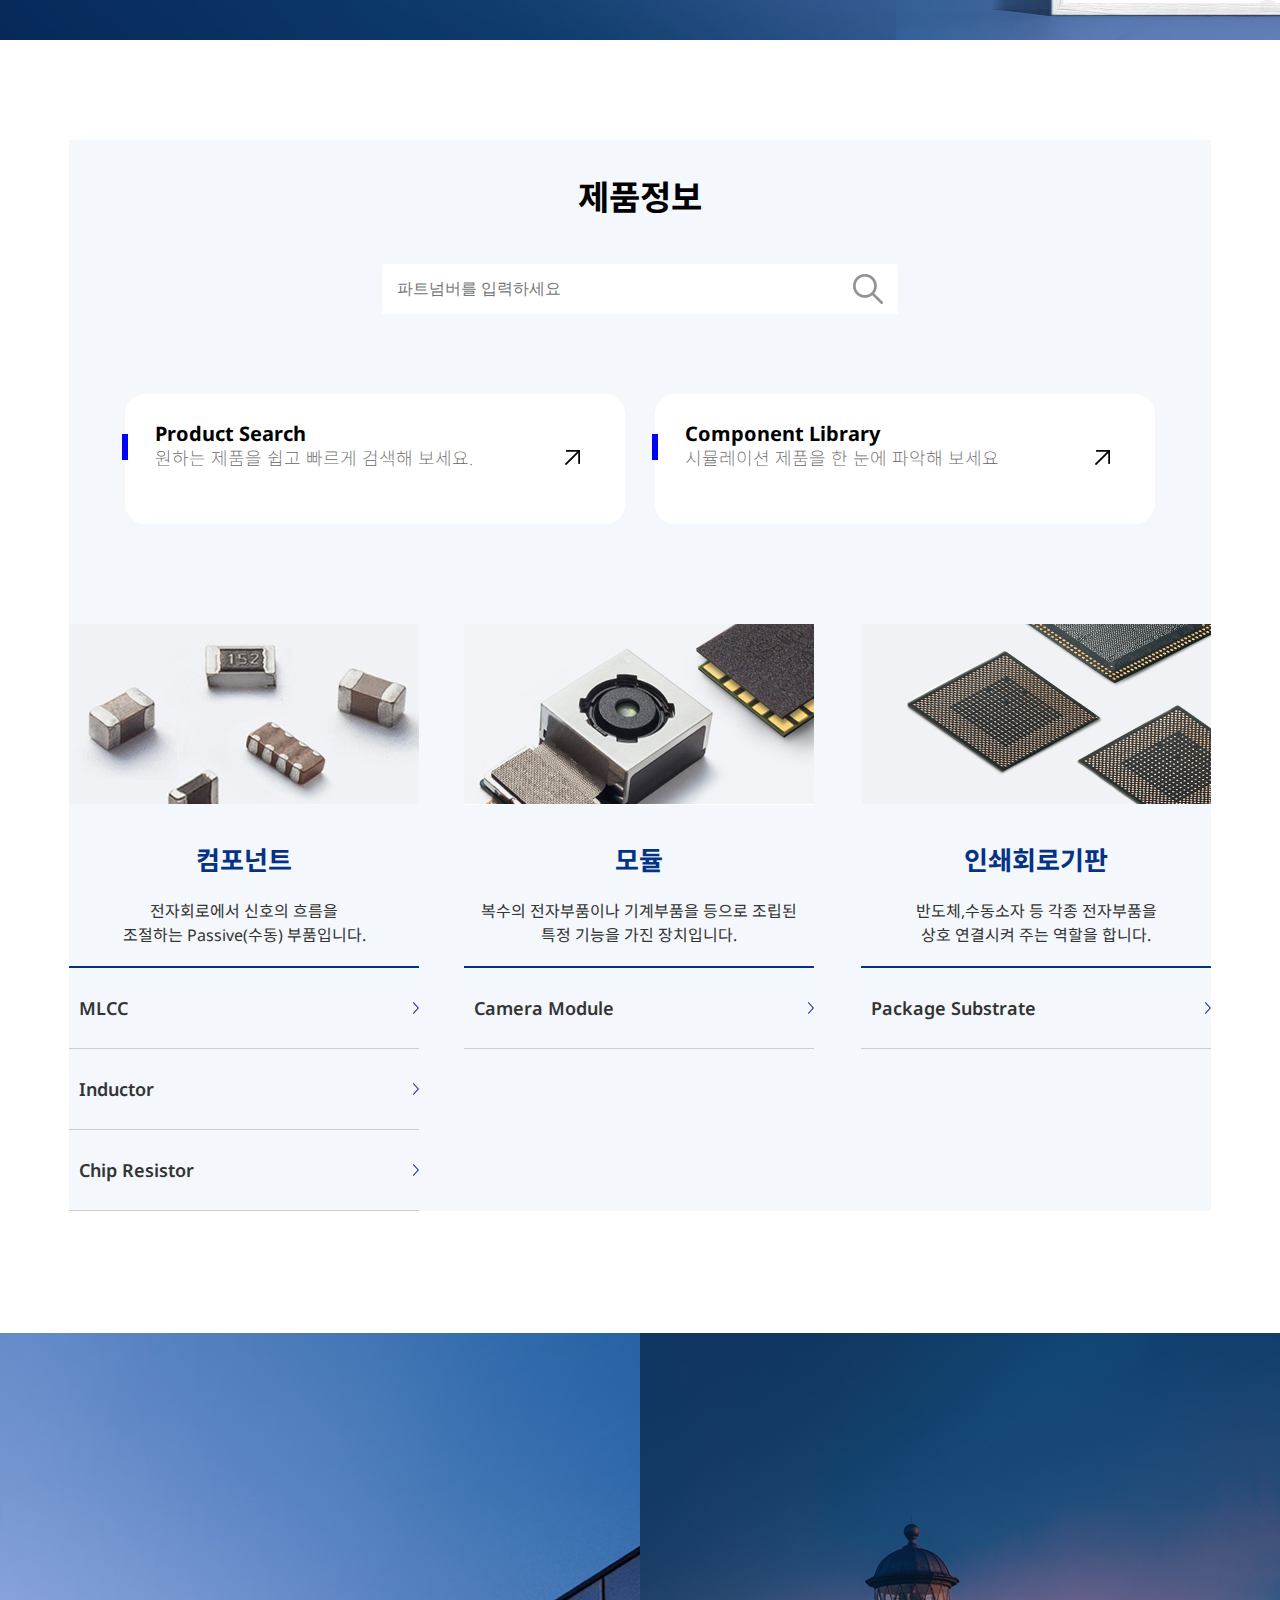
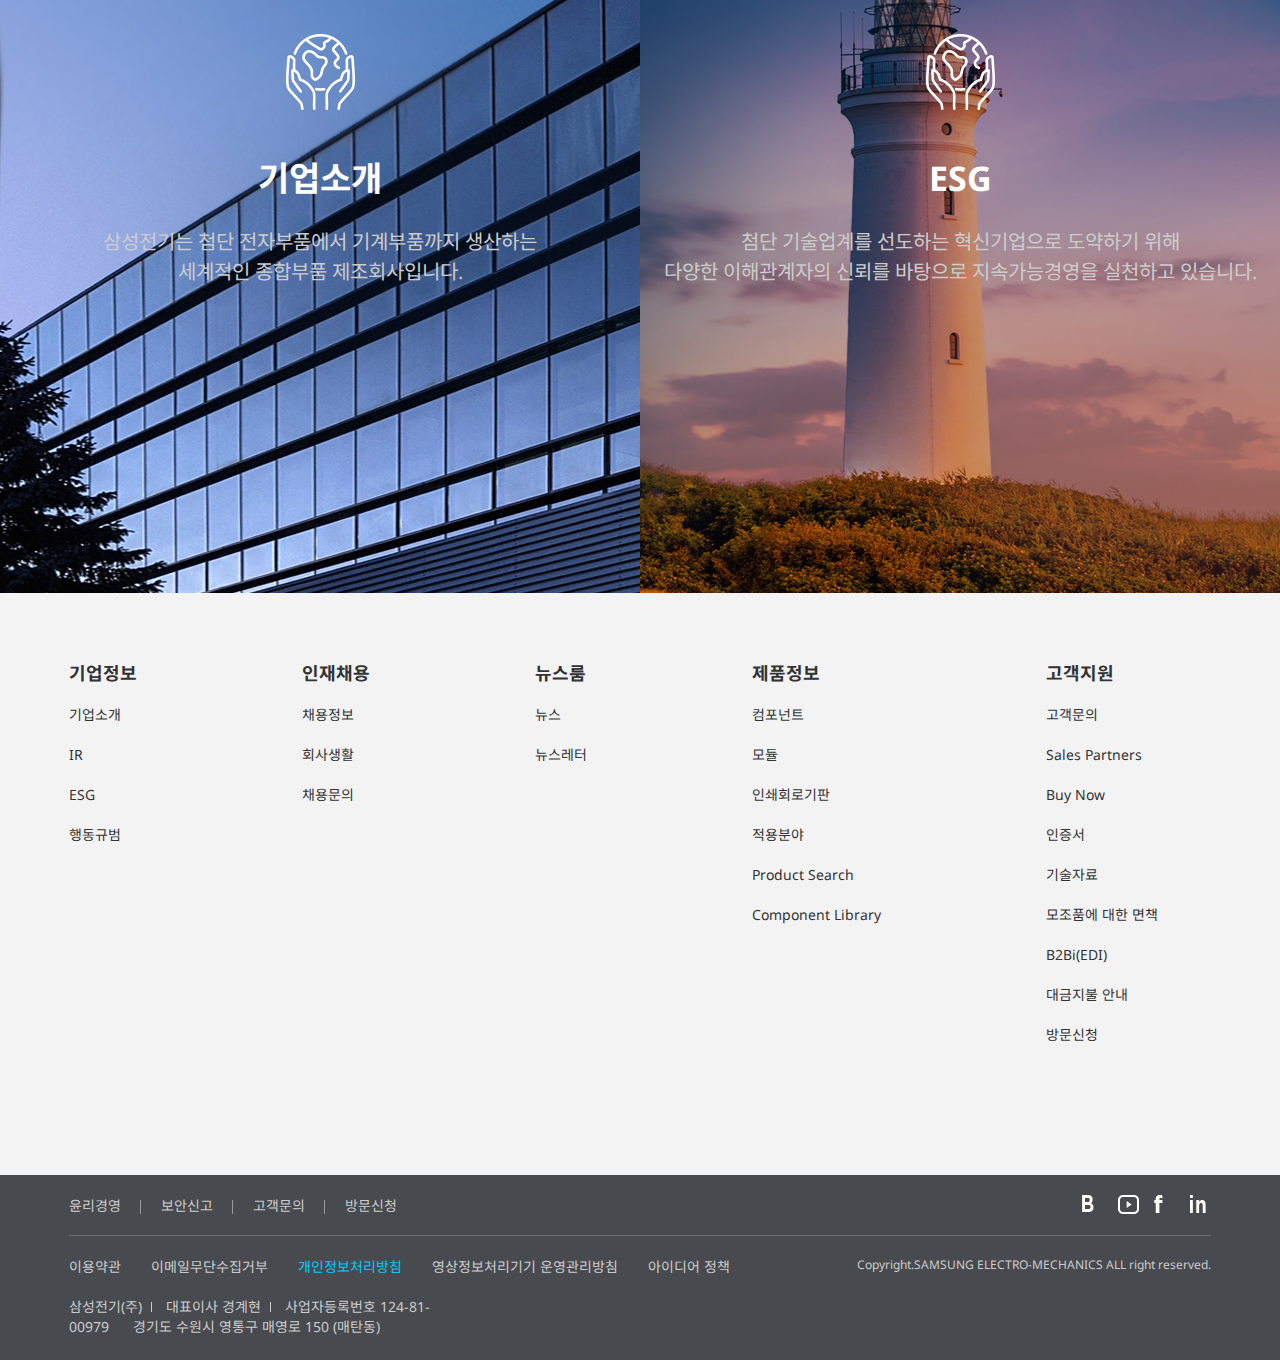
==== commit 50a599f9: "first commit" ====
--- a/index.html
+++ b/index.html
@@ -6,7 +6,7 @@
   <meta name="viewport" content="width=device-width, initial-scale=1.0">
   <title>삼성전기</title>
   <meta name="description" content="전자부품 제조회사 삼성전기">
-  <meta name="keywords" content="삼성전기, 삼성전기 정보, 삼성전기 뉴스, 삼성전기 제품">
+  <meta name="keywords" content="삼성전기, 삼성전기 정보, 삼성전기 뉴스, 삼성전기 제품, 삼성전기 모듈, 삼성전기 ESG, 삼성전기 소개">
   <meta name="author" content="김승현">
   <link rel="stylesheet" href="css/import.css">
   <link rel="stylesheet" href="css/main.css">
@@ -108,10 +108,10 @@
 <div><a href="#">자세히 보기</a></div>
 <div><a href="#">회사 소개 영상</a></div>
   <div class="con_txt">
-  <p>1973년에 창립된 삼성전기는 한국에서 뿐만 아니라 전세계적으로 핵심 전자부품을 개발·생산하는 기업으로 발전해 왔습니다.</br>
+  <p>1973년에 창립된 삼성전기는 한국에서 뿐만 아니라 전세계적으로 핵심 전자부품을 개발·생산하는 기업으로 발전해 왔습니다.<br/>
     삼성전기 (三星電機, Samsung Electro-Mechanics)의 '전기' 는 한자로는 번개 전(電)과 기계 기(機)로 쓰이며, 영문으로는 Electro(전기)와 Mechanics(기계) 로 나타냅니다.</p>
-  <p>창립 당시 Audio/Video부품 생산을 기반으로 대한민국 부품산업의 기술 자립 토대를 마련한 삼성전기는 1980년대에 소재 및 컴퓨터 부품으로 사업영역을 다각화하고 </br>1990년대에는 칩부품, 이동통신부품, 광부품과 같은 차세대 유망 신제품 개발에 주력하였습니다.</p>
-  <p>2000년대에 들어서는 소재, 다층박막성형, 고주파회로설계 핵심기술을 바탕으로 전략기술의 심화 발전과 사업의 시너지 창출을 도모하고 있으며, </br>이를 중심으로 칩부품, 카메라 모듈, 통신 모듈, 기판 등의 사업을 세계 일류로 집중 육성하고 있습니다.</p>
+  <p>창립 당시 Audio/Video부품 생산을 기반으로 대한민국 부품산업의 기술 자립 토대를 마련한 삼성전기는 1980년대에 소재 및 컴퓨터 부품으로 사업영역을 다각화하고 <br/>1990년대에는 칩부품, 이동통신부품, 광부품과 같은 차세대 유망 신제품 개발에 주력하였습니다.</p>
+  <p>2000년대에 들어서는 소재, 다층박막성형, 고주파회로설계 핵심기술을 바탕으로 전략기술의 심화 발전과 사업의 시너지 창출을 도모하고 있으며, <br/>이를 중심으로 칩부품, 카메라 모듈, 통신 모듈, 기판 등의 사업을 세계 일류로 집중 육성하고 있습니다.</p>
   <p>삼성전기는 핵심 제품의 일류화와 기술 융·복합을 통한 지속적인 신제품 개발로 사업 포트폴리오를 확대해 나감과 동시에 차세대 미래 성장 사업을 조기에 육성하여 전자 부품 업계 1등 기업으로 도약해 나갈 것입니다.</p>
 </div>
 </div>
--- a/css/main.css
+++ b/css/main.css
@@ -43,7 +43,7 @@
 .content1>ul>li:last-child>dl>dt{vertical-align: middle;margin-bottom: 10px;}
 
 
-.content1>ul>li:last-child>dl>dt{display: inline-block;font-size: 12px;background: #ccc;
+.content1>ul>li:last-child>dl>dt{display: inline-block;font-size: 12px;background: #595959;
   width: 60px;height: 25px;border-radius: 5px;line-height: 25px;color: #fff;text-align: center;}
 
 /* 기업소개 */
@@ -74,17 +74,18 @@
 .text_area{padding: 20px 15px;box-sizing: border-box;}
 .text_area>p{font-size: 20px;height: 58px; word-wrap: break-word;word-break: keep-all;}
 .top_text>p{font-size: 13px;font-weight: bold; color: #043285;}
-.top_text>p>span{color: #ccc;margin-left: 3px;font-weight: 400;}
+.top_text>p>span{color: #595959;margin-left: 3px;font-weight: 400;}
 .content2>ul>li>span{display: block;font-size: 16px;color: #333;}  
 .content2>ul>li:hover{ border-bottom: 3px solid #043285;box-sizing: border-box;
   box-shadow: 1px 1px 20px rgba(90, 90, 110,.5)}
 
+.content2{background-color: #fff;}  
 .content2>.social_menu{display: flex;flex-direction: row;justify-content: space-between;}
 .content2>.social_menu>.newsletter{width: 540px;padding: 40px;
   background: #f4f7fb url(../images/bg_newsletter.jpg)no-repeat 0 50%;}
 
 .content2>.social_menu>.newsletter>h3{font-size: 22px;font-weight: bold;text-align: left;padding-left: 150px;margin-bottom: 10px;}
-.content2>.social_menu>.newsletter>p{font-size: 13px;color: #ccc;font-weight: 500;text-align: center;margin-bottom: 20px;padding-left: 75px;}
+.content2>.social_menu>.newsletter>p{font-size: 13px;color: #595959;font-weight: 500;text-align: center;margin-bottom: 20px;padding-left: 75px;}
 
 .newsletter>ul{display: flex;flex-direction: row;justify-content: right;}
 .newsletter>ul>li{margin-right: 20px;}
@@ -94,7 +95,7 @@
 
 .content2>.social_menu>.social{width: 540px;padding: 40px; background: #f4f7fb}
 .social>h3{font-size: 22px;font-weight: bold;text-align: left;;margin-bottom: 10px;}
-.social>p{font-size: 13px;color: #ccc;font-weight: 500;text-align: left;margin-bottom: 20px;}
+.social>p{font-size: 13px;color: #595959;font-weight: 500;text-align: left;margin-bottom: 20px;}
 .social>ul{width: 100%;}
 .social>ul{display: flex;flex-direction: row;}
 .social>ul>li{margin-right: 40px;}
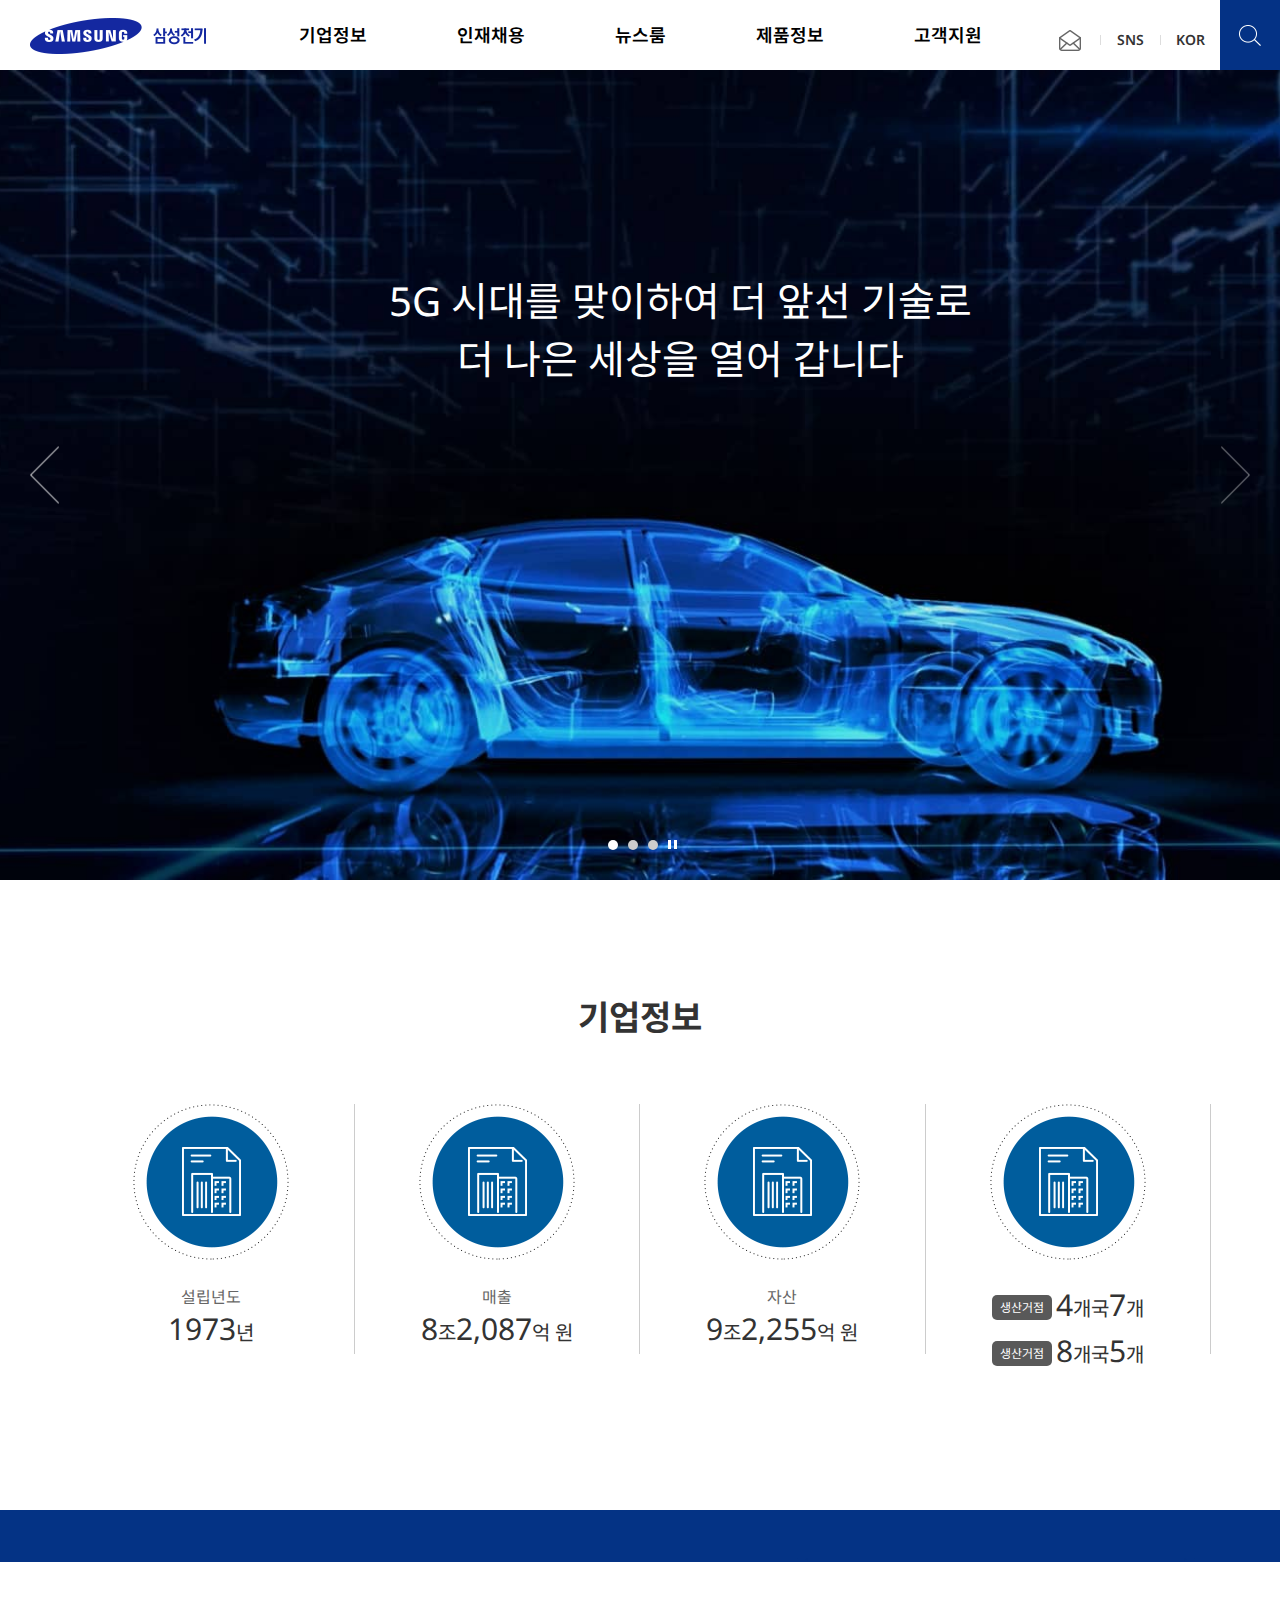
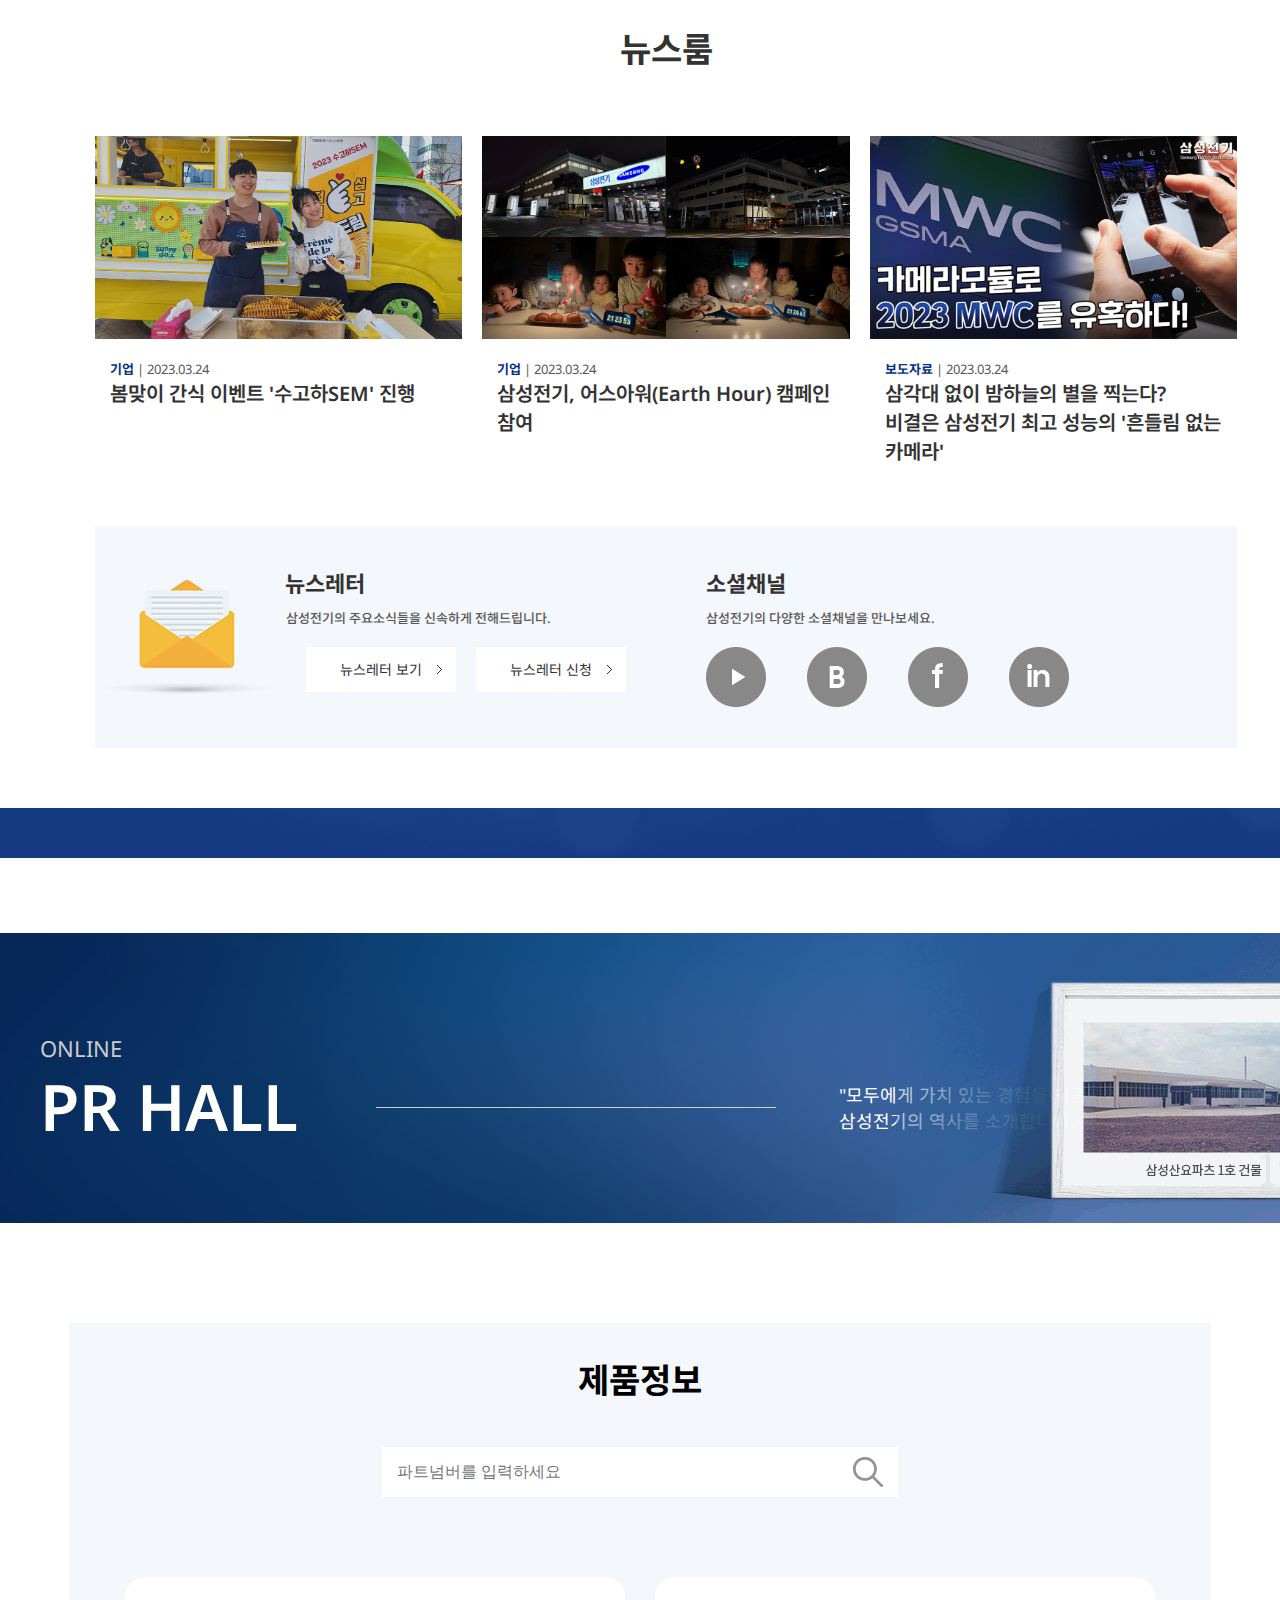
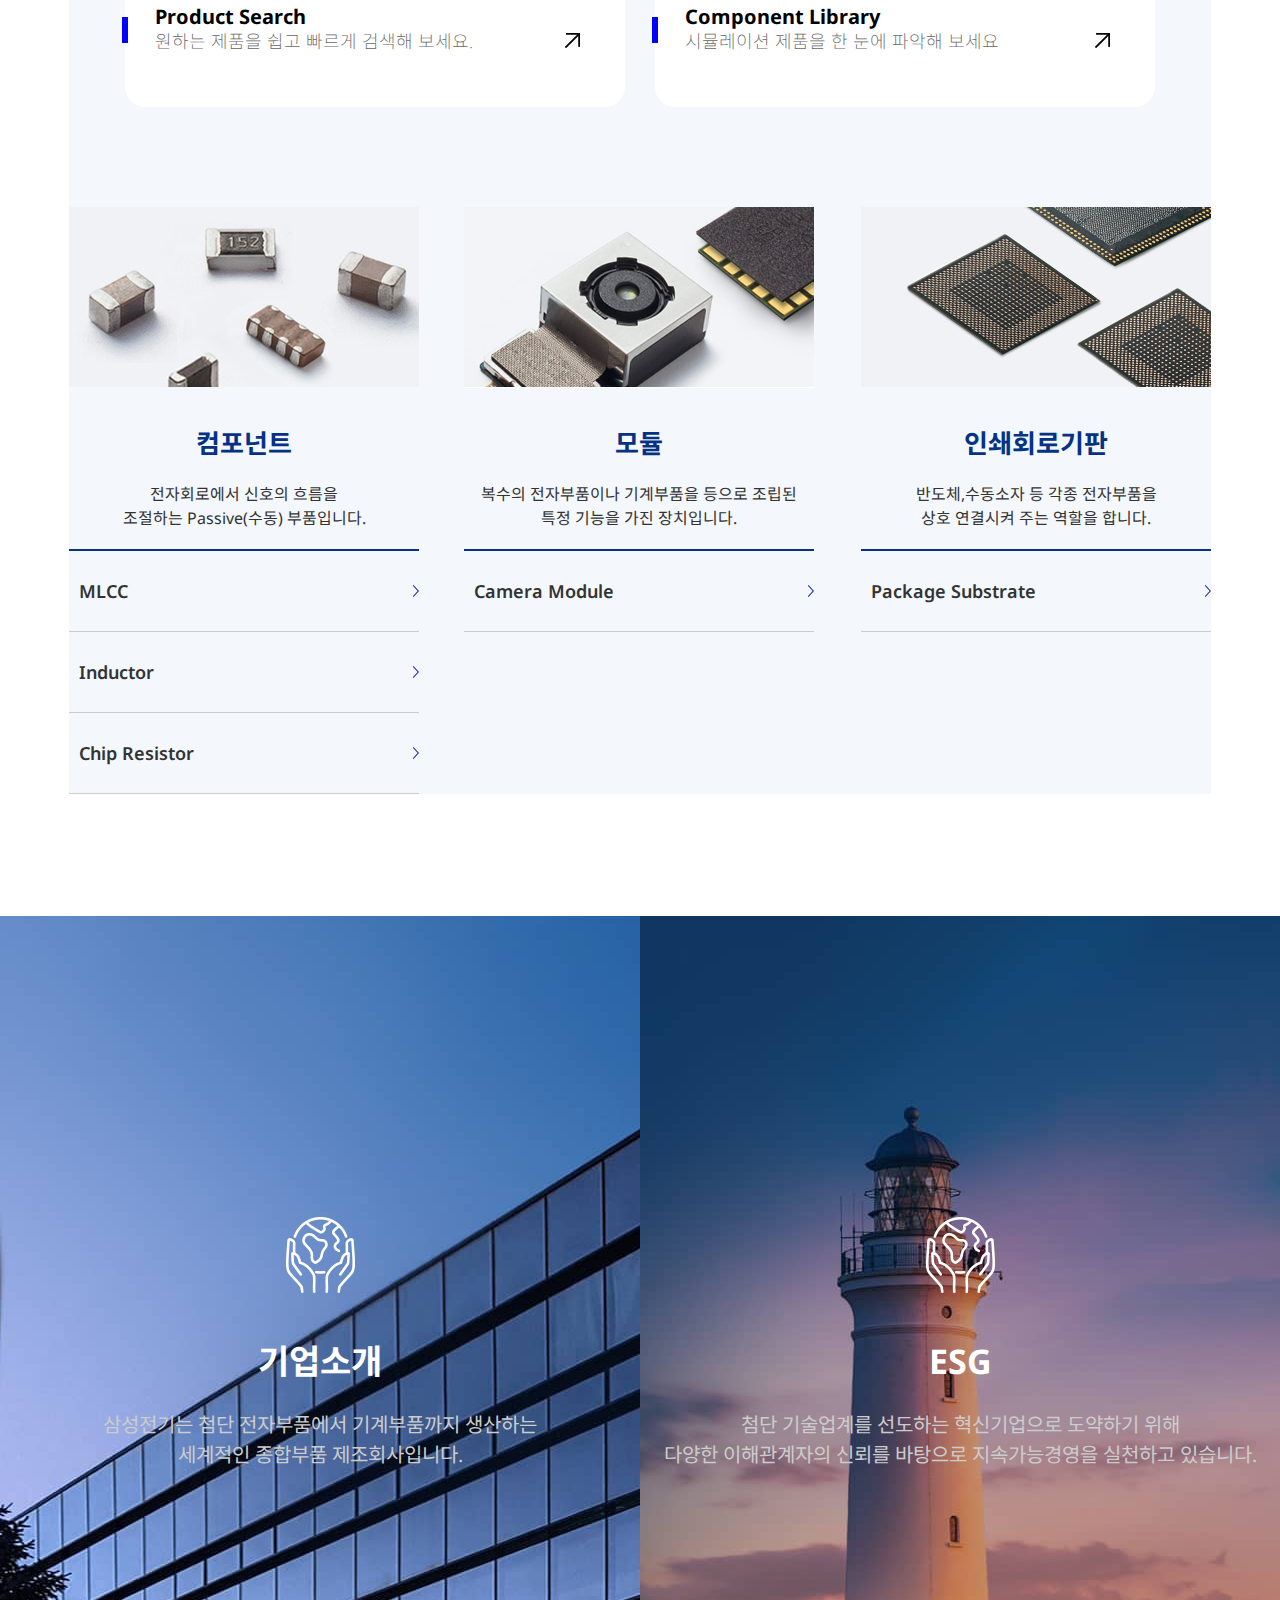
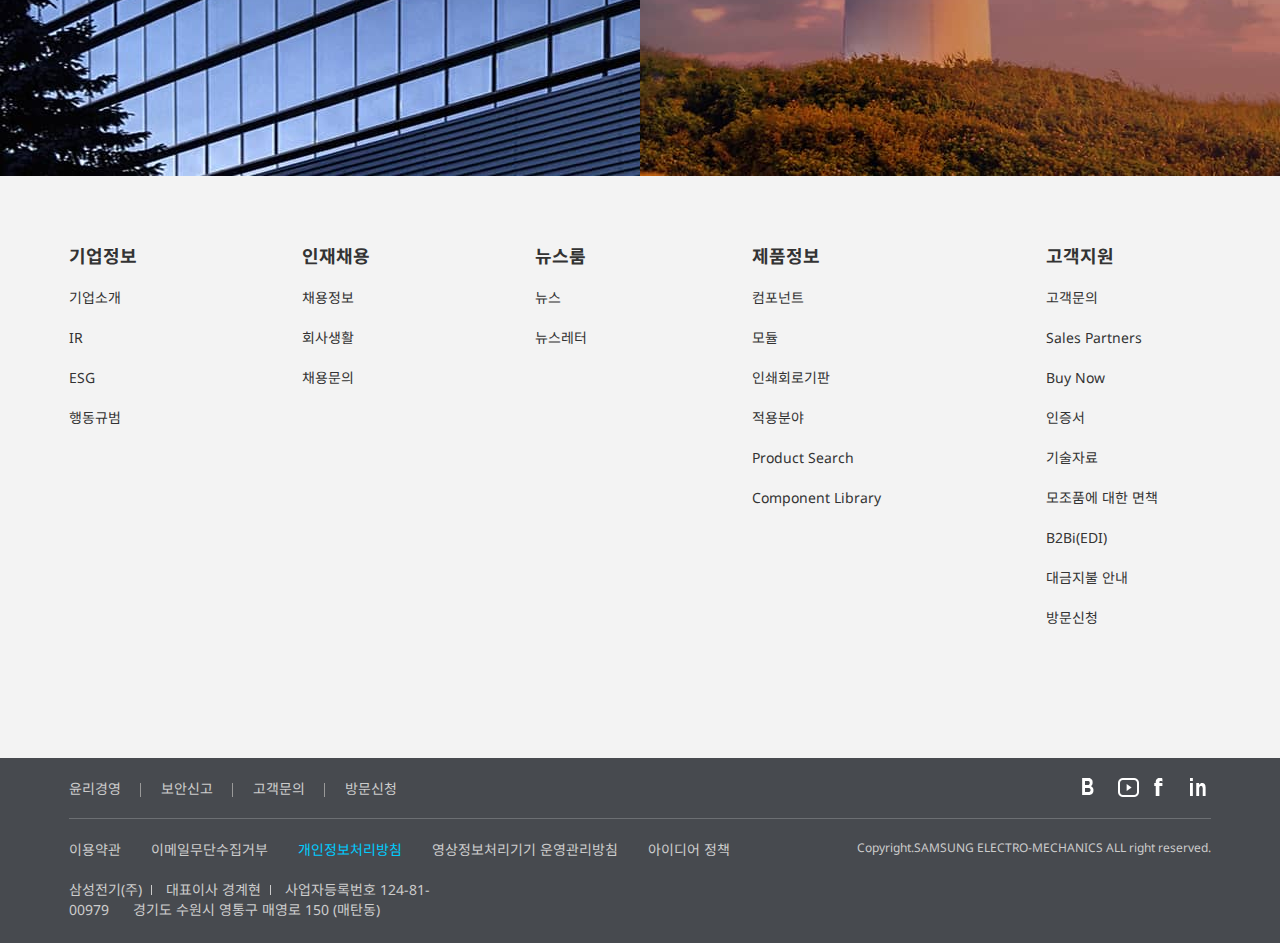
==== commit 77f64a37: "first commit" ====
--- a/index.html
+++ b/index.html
@@ -25,7 +25,7 @@
 <!-- //header -->
 
 <!-- main_visure -->
-<div class="main_visual">
+<div class="main_visual section">
 <h2 class="blind">메인 배너</h2>
  <ul class="slide_wrap">
   <li class="slide active">
@@ -70,7 +70,7 @@
 <!-- container -->
 <div id="container">
 <!-- content1 -->
-<div class="content1">
+<div class="content1 section">
 <h2>기업정보</h2>
 <ul>
   <li>
@@ -104,22 +104,12 @@
   </li>
 </ul>
 
-<p>(*2021년 연결기준)</p>
-<div><a href="#">자세히 보기</a></div>
-<div><a href="#">회사 소개 영상</a></div>
-  <div class="con_txt">
-  <p>1973년에 창립된 삼성전기는 한국에서 뿐만 아니라 전세계적으로 핵심 전자부품을 개발·생산하는 기업으로 발전해 왔습니다.<br/>
-    삼성전기 (三星電機, Samsung Electro-Mechanics)의 '전기' 는 한자로는 번개 전(電)과 기계 기(機)로 쓰이며, 영문으로는 Electro(전기)와 Mechanics(기계) 로 나타냅니다.</p>
-  <p>창립 당시 Audio/Video부품 생산을 기반으로 대한민국 부품산업의 기술 자립 토대를 마련한 삼성전기는 1980년대에 소재 및 컴퓨터 부품으로 사업영역을 다각화하고 <br/>1990년대에는 칩부품, 이동통신부품, 광부품과 같은 차세대 유망 신제품 개발에 주력하였습니다.</p>
-  <p>2000년대에 들어서는 소재, 다층박막성형, 고주파회로설계 핵심기술을 바탕으로 전략기술의 심화 발전과 사업의 시너지 창출을 도모하고 있으며, <br/>이를 중심으로 칩부품, 카메라 모듈, 통신 모듈, 기판 등의 사업을 세계 일류로 집중 육성하고 있습니다.</p>
-  <p>삼성전기는 핵심 제품의 일류화와 기술 융·복합을 통한 지속적인 신제품 개발로 사업 포트폴리오를 확대해 나감과 동시에 차세대 미래 성장 사업을 조기에 육성하여 전자 부품 업계 1등 기업으로 도약해 나갈 것입니다.</p>
-</div>
 </div>
 <!-- //content1 -->
 <hr/>
 
 <!-- content2 -->
-<div class="content2">
+<div class="content2 section">
 <h2>뉴스룸</h2>
 <ul>
   <li>
@@ -188,7 +178,7 @@
 <!-- //content2 -->
 <hr/>
 <!-- onlinepl -->
-<div class="onlinepl">
+<div class="onlinepl section">
   <a href="#" title="새 창으로 바로가기">
     <div class="txt">
       <span>ONLINE</span>
@@ -203,7 +193,7 @@
 </div>
 <!-- //onlinepl -->
 <!-- content3 -->
-<div class="content3">
+<div class="content3 section">
 <h2>제품정보</h2>
 <div class="product">
 <label id="search" class="blind">제품정보검색</label>
@@ -249,7 +239,7 @@
 </div>
 <!-- //content3 -->
 <hr/>
-<div class="content4">
+<div class="content4 section">
   <div class="company_info">
     <a class="company_wrap">
       <div class="company_bg"></div>
--- a/css/main.css
+++ b/css/main.css
@@ -27,7 +27,7 @@
 .slide_roll>a.btn_play.on{background-position: -9px 0;}
 
 /* container */
-#container{background: url(../images/bg_newsroom.jpg) no-repeat 50% 610px;}
+#container{background: url(../images/bg_newsroom.jpg) no-repeat 50% 630px;}
 
 /* content1 */
 .content1>h2{margin-bottom: 70px; font-size: 34px;font-weight: bold;text-align: center;line-height: 1;}
